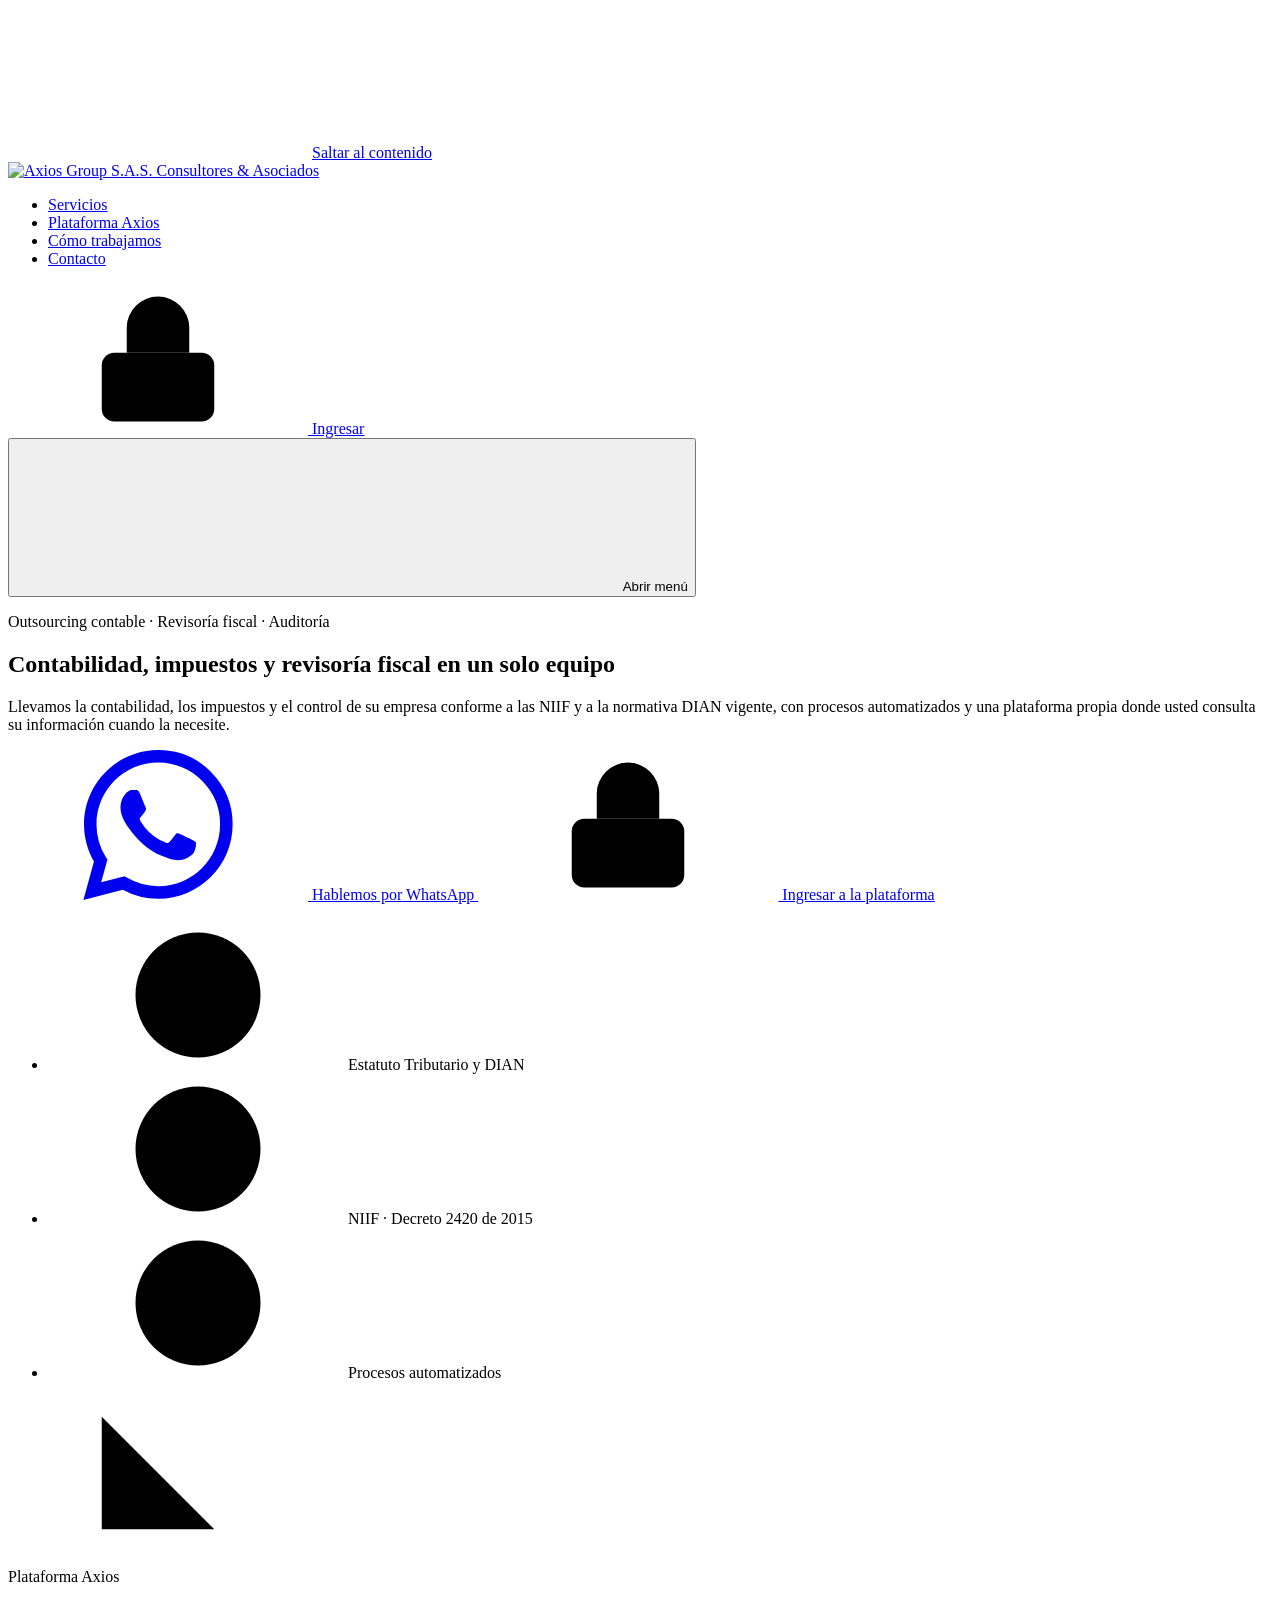
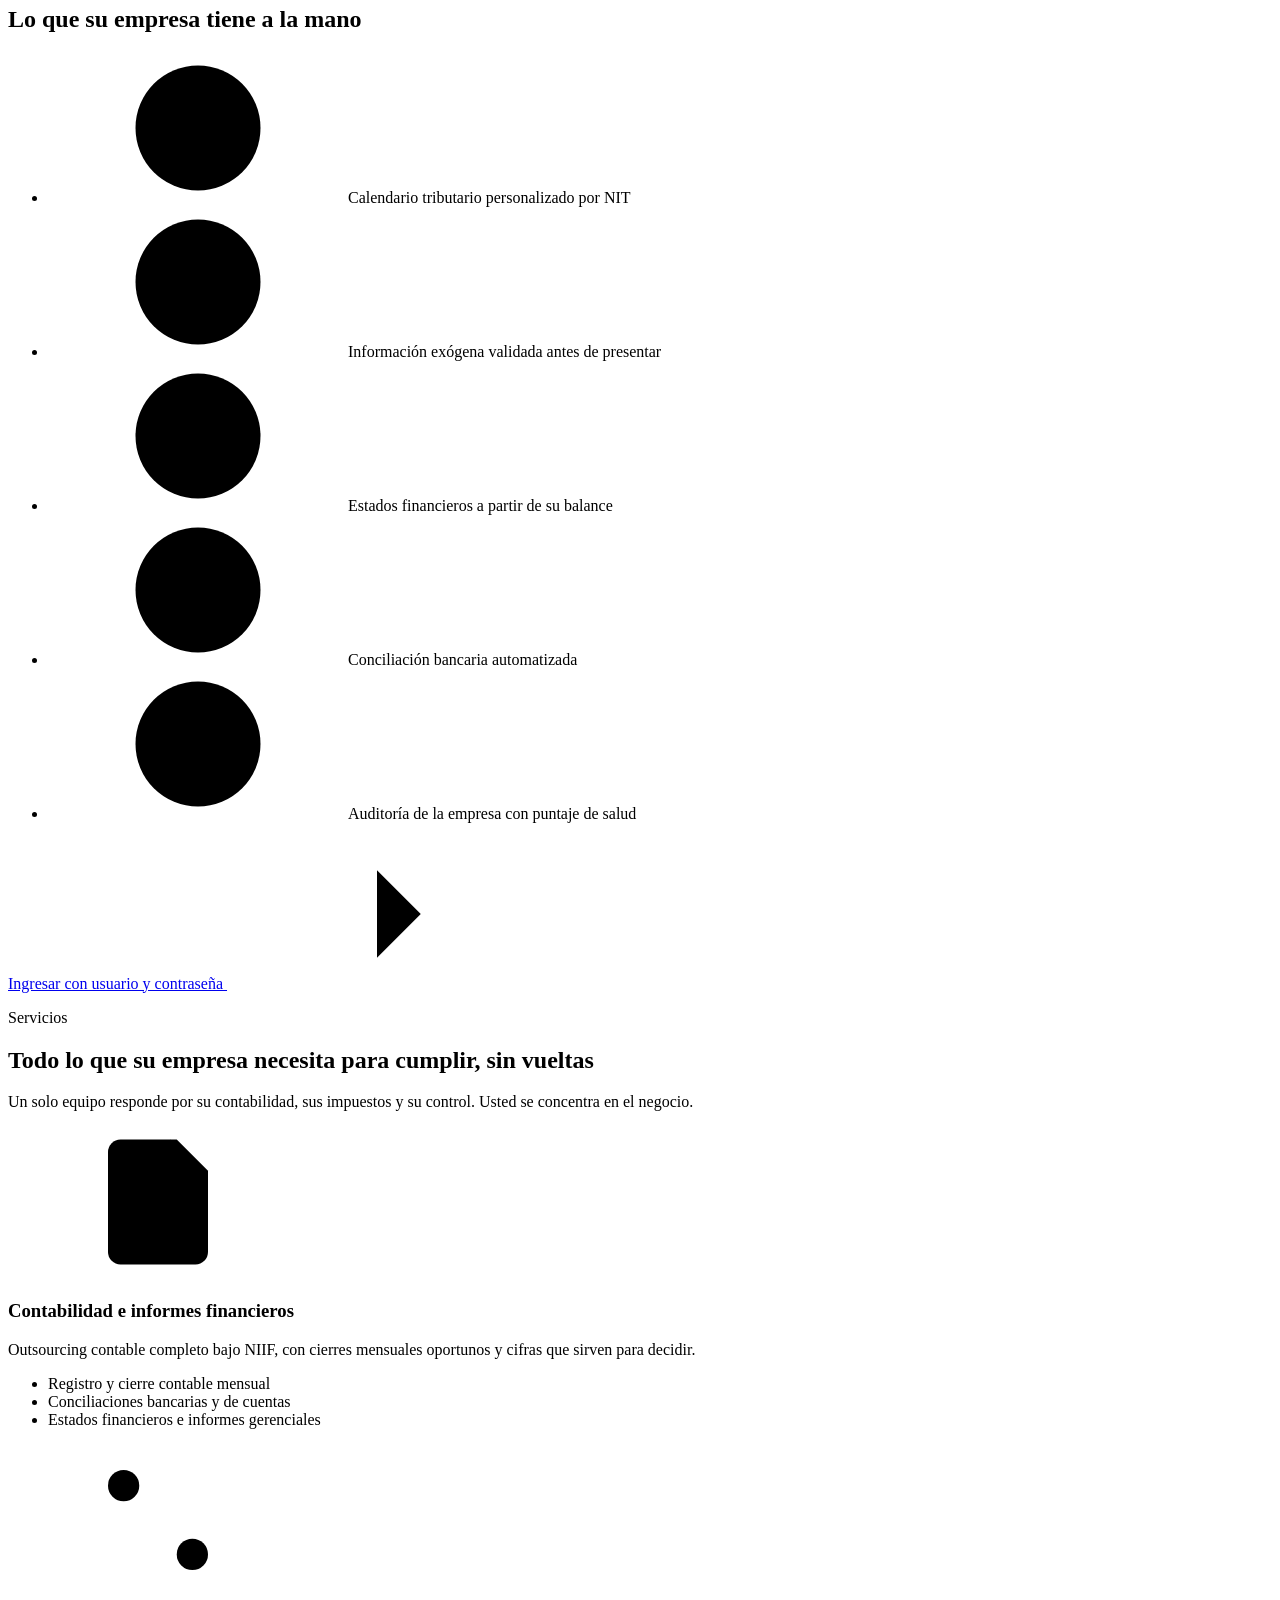
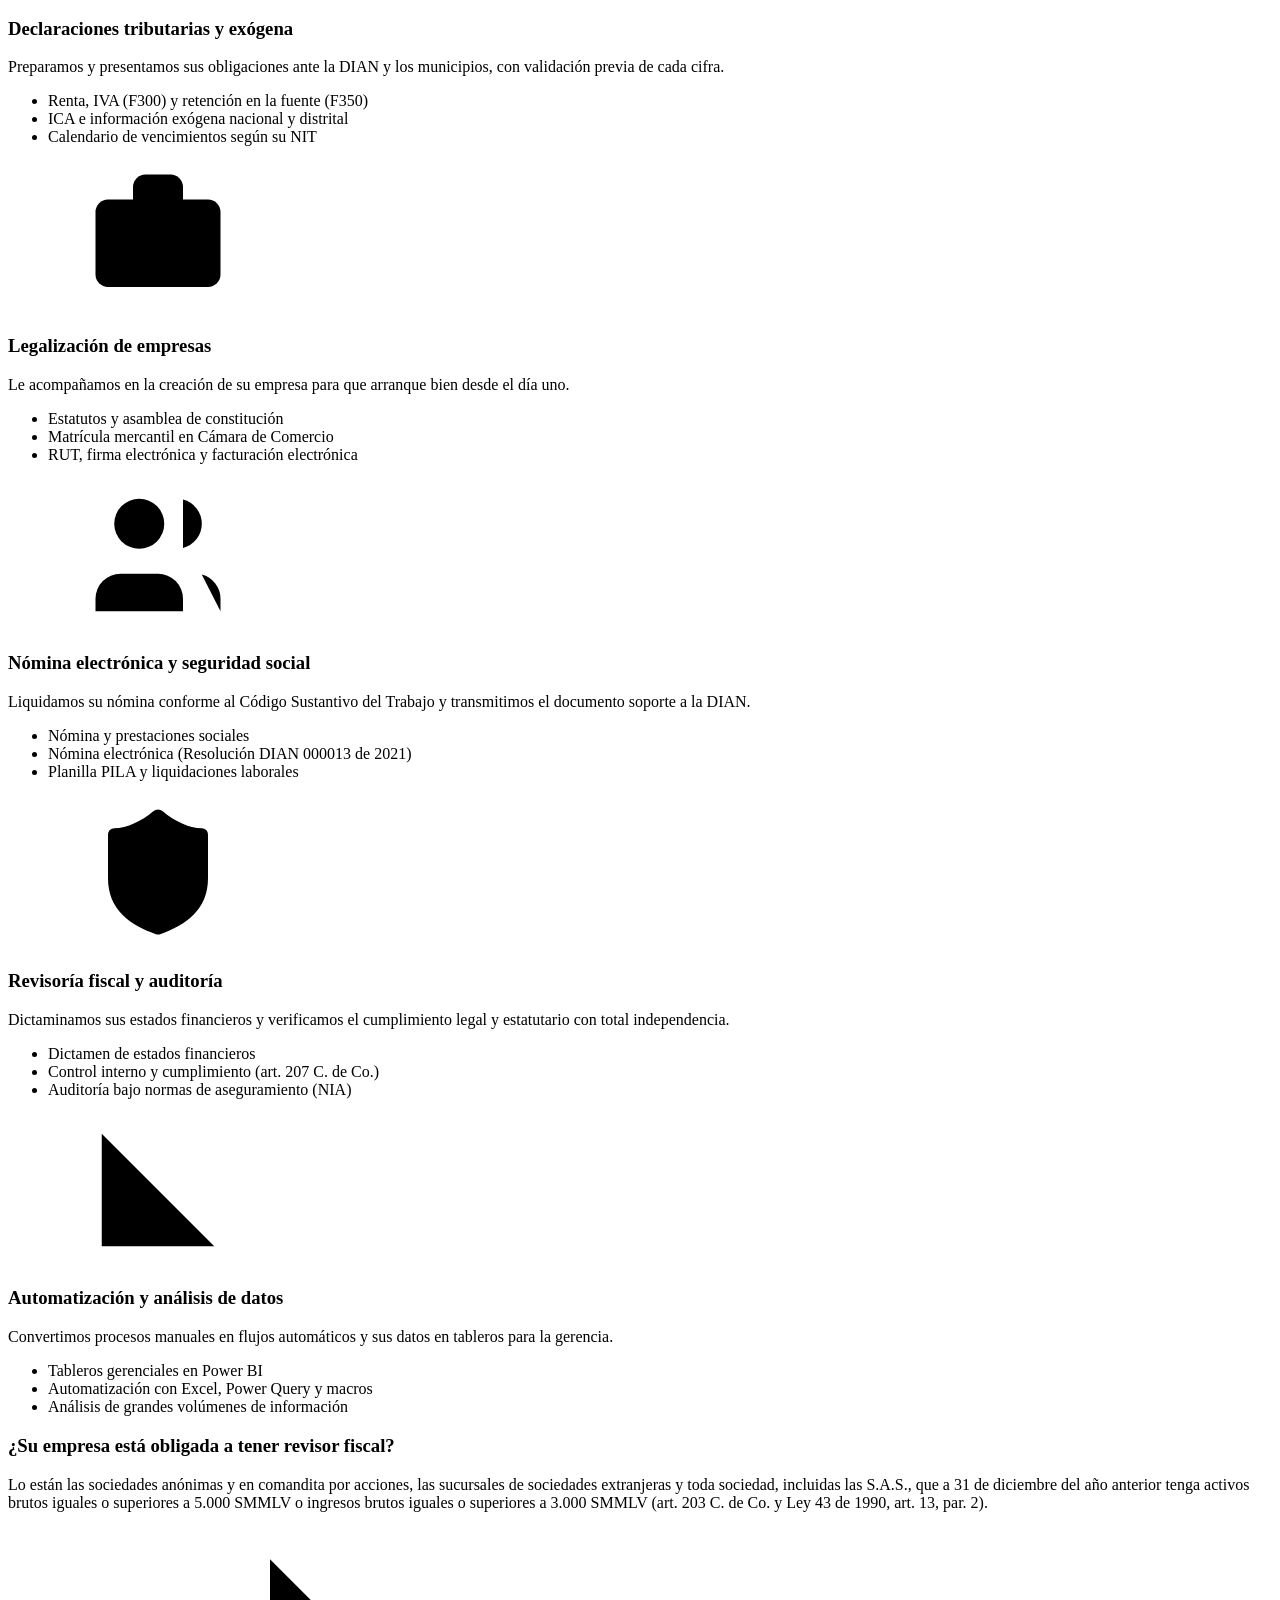
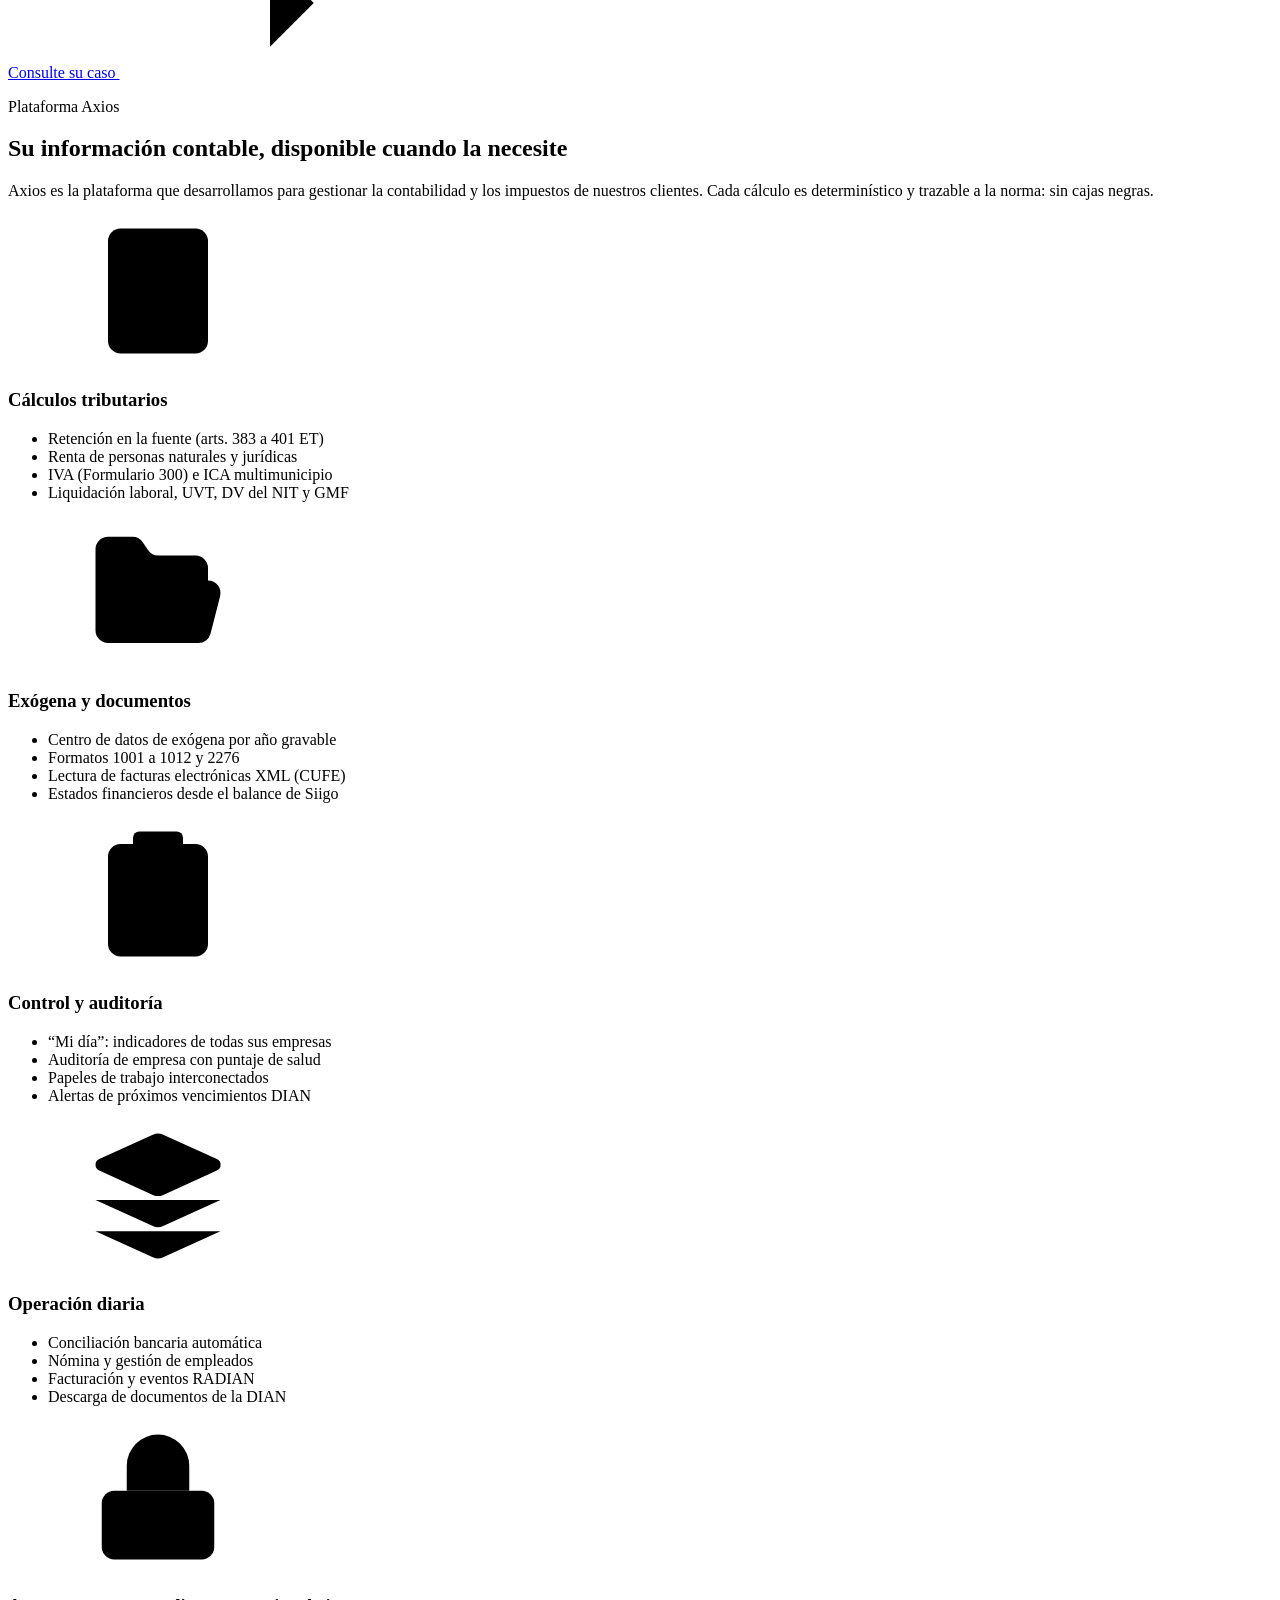
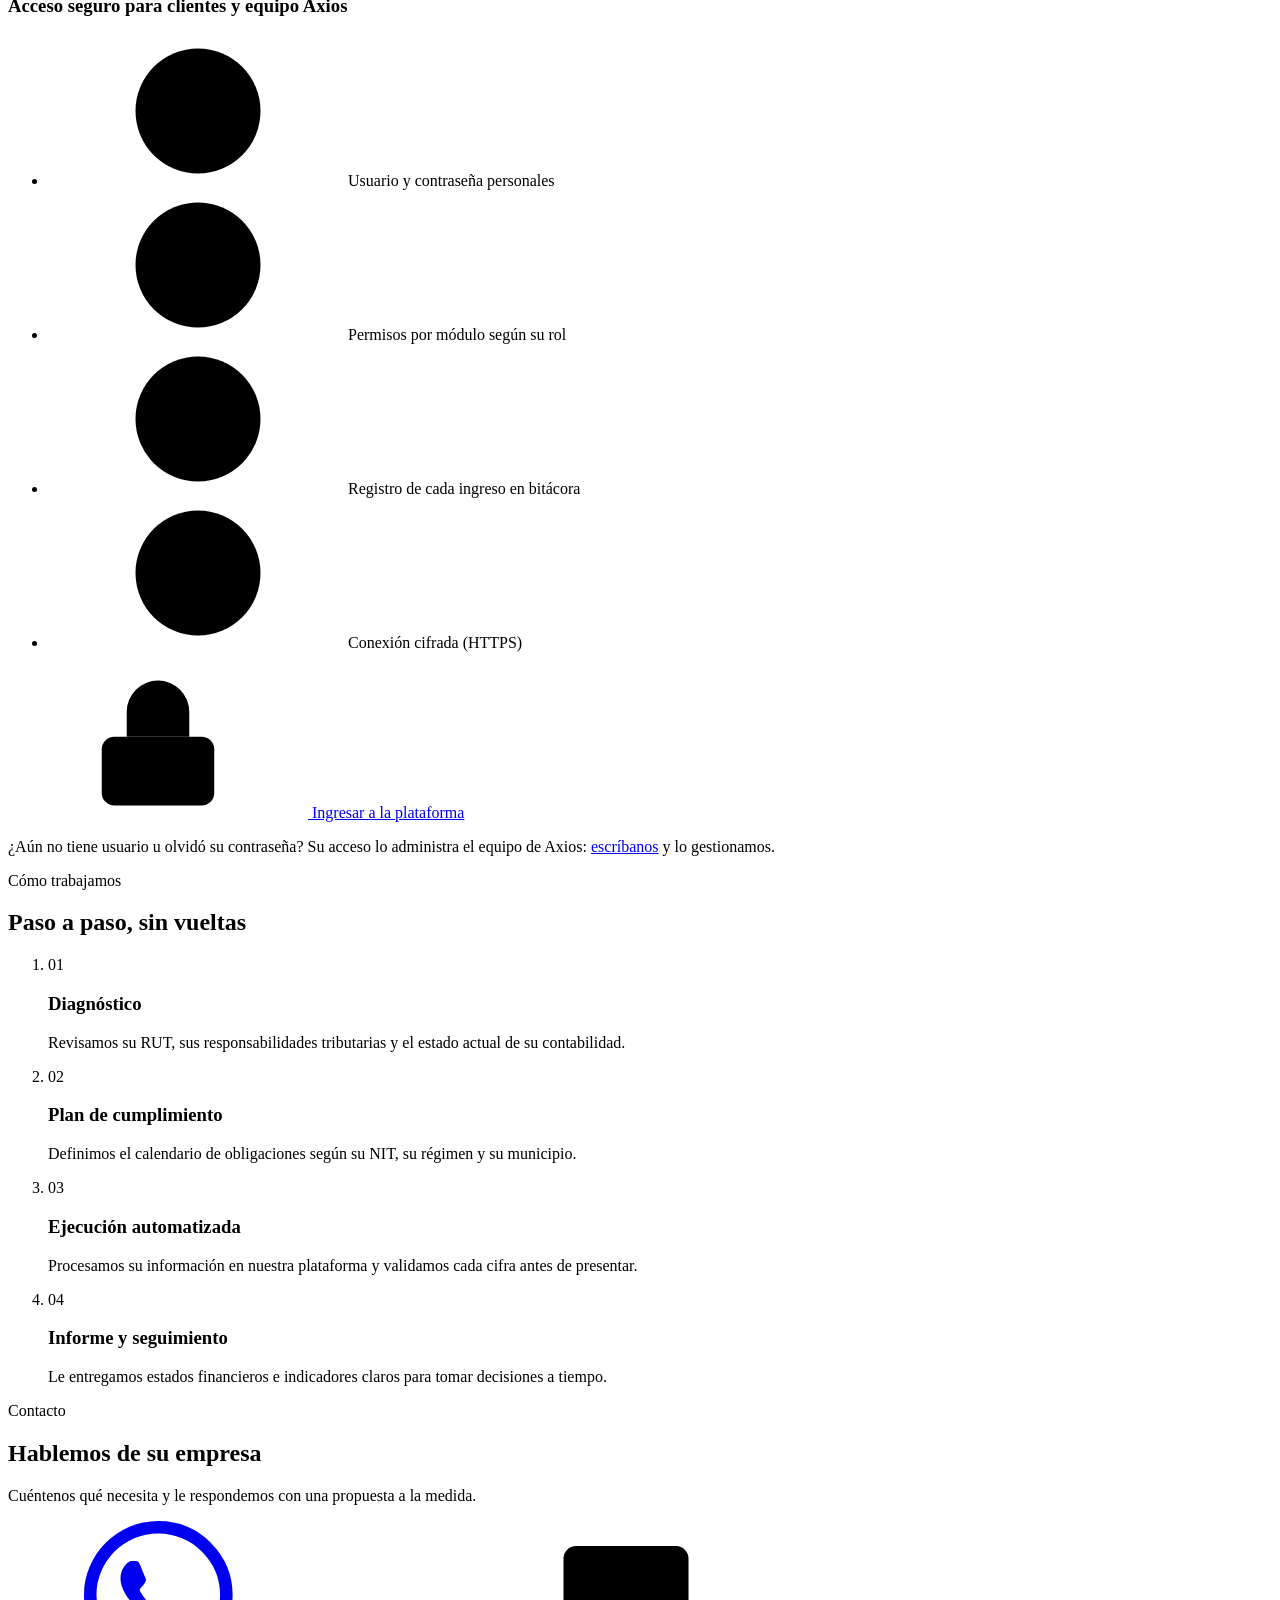
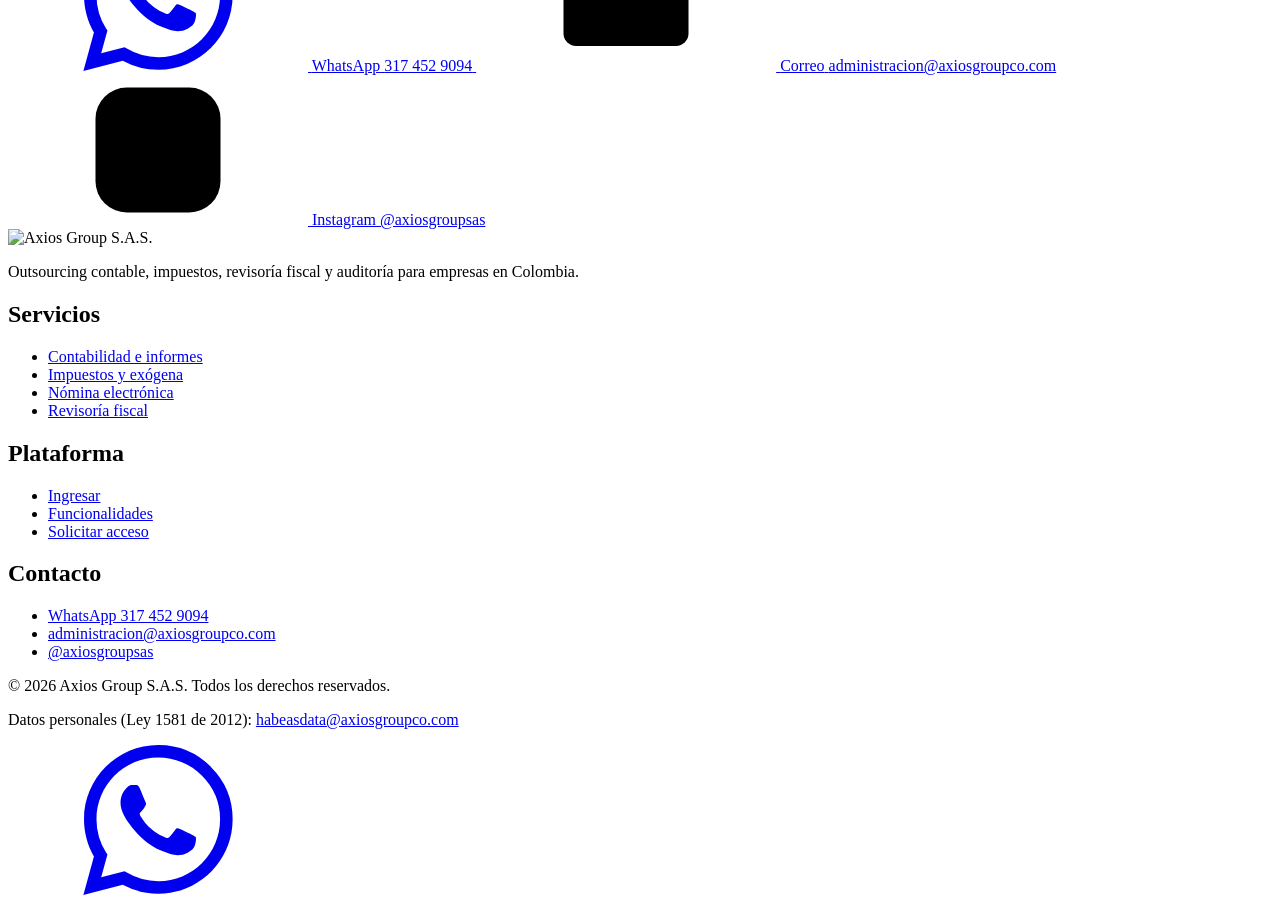
==== web/index.html @ 987b3c7c "Sitio web corporativo con acceso a la plataforma Axios Sitio estático en web/ para www.axiosgroupco." ====
<!doctype html>
<html lang="es-CO">
<head>
  <meta charset="utf-8">
  <meta name="viewport" content="width=device-width, initial-scale=1">
  <title>Axios Group S.A.S. | Contabilidad, impuestos y revisoría fiscal</title>
  <meta name="description" content="Outsourcing contable, declaraciones tributarias, exógena, nómina electrónica, legalización de empresas, revisoría fiscal y auditoría en Colombia. Ingrese a la plataforma Axios con su usuario y contraseña.">
  <link rel="canonical" href="https://www.axiosgroupco.com/">
  <meta name="theme-color" content="#0b1f33">

  <meta property="og:type" content="website">
  <meta property="og:locale" content="es_CO">
  <meta property="og:site_name" content="Axios Group S.A.S.">
  <meta property="og:title" content="Axios Group S.A.S. | Contabilidad, impuestos y revisoría fiscal en un solo equipo">
  <meta property="og:description" content="Outsourcing contable, impuestos, nómina electrónica, revisoría fiscal y auditoría en Colombia, con una plataforma propia para nuestros clientes.">
  <meta property="og:url" content="https://www.axiosgroupco.com/">
  <meta property="og:image" content="https://www.axiosgroupco.com/assets/img/og-axios.png">
  <meta property="og:image:width" content="1200">
  <meta property="og:image:height" content="630">
  <meta name="twitter:card" content="summary_large_image">

  <link rel="icon" href="/favicon.ico" sizes="any">
  <link rel="icon" type="image/png" href="/assets/img/favicon-32.png" sizes="32x32">
  <link rel="apple-touch-icon" href="/assets/img/apple-touch-icon.png">

  <link rel="preload" href="/assets/fonts/poppins-700.woff2" as="font" type="font/woff2" crossorigin>
  <link rel="preload" href="/assets/fonts/poppins-400.woff2" as="font" type="font/woff2" crossorigin>
  <link rel="stylesheet" href="/assets/css/styles.css">
  <script src="/assets/js/main.js" defer></script>

  <script type="application/ld+json">
  {
    "@context": "https://schema.org",
    "@type": "AccountingService",
    "name": "Axios Group S.A.S.",
    "alternateName": "Axios Group Consultores & Asociados",
    "url": "https://www.axiosgroupco.com/",
    "logo": "https://www.axiosgroupco.com/assets/img/logo-axios.png",
    "image": "https://www.axiosgroupco.com/assets/img/og-axios.png",
    "email": "administracion@axiosgroupco.com",
    "telephone": "+57 317 452 9094",
    "areaServed": { "@type": "Country", "name": "Colombia" },
    "sameAs": ["https://www.instagram.com/axiosgroupsas/"],
    "knowsAbout": ["Contabilidad NIIF", "Impuestos DIAN", "Información exógena", "Nómina electrónica", "Revisoría fiscal", "Auditoría"]
  }
  </script>
</head>
<body>
  <!-- Íconos (trazos estilo Lucide, licencia ISC) -->
  <svg class="sprite" aria-hidden="true" xmlns="http://www.w3.org/2000/svg">
    <symbol id="i-file" viewBox="0 0 24 24"><path d="M15 2H6a2 2 0 0 0-2 2v16a2 2 0 0 0 2 2h12a2 2 0 0 0 2-2V7Z"/><path d="M14 2v4a2 2 0 0 0 2 2h4"/><path d="M16 13H8"/><path d="M16 17H8"/><path d="M10 9H8"/></symbol>
    <symbol id="i-percent" viewBox="0 0 24 24"><path d="M19 5 5 19"/><circle cx="6.5" cy="6.5" r="2.5"/><circle cx="17.5" cy="17.5" r="2.5"/></symbol>
    <symbol id="i-briefcase" viewBox="0 0 24 24"><path d="M16 20V4a2 2 0 0 0-2-2h-4a2 2 0 0 0-2 2v16"/><rect width="20" height="14" x="2" y="6" rx="2"/></symbol>
    <symbol id="i-users" viewBox="0 0 24 24"><path d="M16 21v-2a4 4 0 0 0-4-4H6a4 4 0 0 0-4 4v2"/><circle cx="9" cy="7" r="4"/><path d="M22 21v-2a4 4 0 0 0-3-3.87"/><path d="M16 3.13a4 4 0 0 1 0 7.75"/></symbol>
    <symbol id="i-shield" viewBox="0 0 24 24"><path d="M20 13c0 5-3.5 7.5-7.66 8.95a1 1 0 0 1-.67-.01C7.5 20.5 4 18 4 13V6a1 1 0 0 1 1-1c2 0 4.5-1.2 6.24-2.72a1.17 1.17 0 0 1 1.52 0C14.51 3.81 17 5 19 5a1 1 0 0 1 1 1z"/><path d="m9 12 2 2 4-4"/></symbol>
    <symbol id="i-chart" viewBox="0 0 24 24"><path d="M3 3v18h18"/><path d="M18 17V9"/><path d="M13 17V5"/><path d="M8 17v-3"/></symbol>
    <symbol id="i-lock" viewBox="0 0 24 24"><rect width="18" height="11" x="3" y="11" rx="2"/><path d="M7 11V7a5 5 0 0 1 10 0v4"/></symbol>
    <symbol id="i-check" viewBox="0 0 24 24"><circle cx="12" cy="12" r="10"/><path d="m9 12 2 2 4-4"/></symbol>
    <symbol id="i-arrow" viewBox="0 0 24 24"><path d="M5 12h14"/><path d="m12 5 7 7-7 7"/></symbol>
    <symbol id="i-mail" viewBox="0 0 24 24"><rect width="20" height="16" x="2" y="4" rx="2"/><path d="m22 7-8.97 5.7a1.94 1.94 0 0 1-2.06 0L2 7"/></symbol>
    <symbol id="i-instagram" viewBox="0 0 24 24"><rect width="20" height="20" x="2" y="2" rx="5"/><path d="M16 11.37A4 4 0 1 1 12.63 8 4 4 0 0 1 16 11.37z"/><path d="M17.5 6.5h.01"/></symbol>
    <symbol id="i-menu" viewBox="0 0 24 24"><path d="M4 6h16"/><path d="M4 12h16"/><path d="M4 18h16"/></symbol>
    <symbol id="i-close" viewBox="0 0 24 24"><path d="M18 6 6 18"/><path d="m6 6 12 12"/></symbol>
    <symbol id="i-calculator" viewBox="0 0 24 24"><rect width="16" height="20" x="4" y="2" rx="2"/><path d="M8 6h8"/><path d="M16 14v4"/><path d="M16 10h.01"/><path d="M12 10h.01"/><path d="M8 10h.01"/><path d="M12 14h.01"/><path d="M8 14h.01"/><path d="M12 18h.01"/><path d="M8 18h.01"/></symbol>
    <symbol id="i-folder" viewBox="0 0 24 24"><path d="m6 14 1.5-2.9A2 2 0 0 1 9.24 10H20a2 2 0 0 1 1.94 2.5l-1.54 6a2 2 0 0 1-1.95 1.5H4a2 2 0 0 1-2-2V5a2 2 0 0 1 2-2h3.9a2 2 0 0 1 1.69.9l.81 1.2a2 2 0 0 0 1.67.9H18a2 2 0 0 1 2 2v2"/></symbol>
    <symbol id="i-clipboard" viewBox="0 0 24 24"><rect width="8" height="4" x="8" y="2" rx="1"/><path d="M16 4h2a2 2 0 0 1 2 2v14a2 2 0 0 1-2 2H6a2 2 0 0 1-2-2V6a2 2 0 0 1 2-2h2"/><path d="m9 14 2 2 4-4"/></symbol>
    <symbol id="i-layers" viewBox="0 0 24 24"><path d="M12.83 2.18a2 2 0 0 0-1.66 0L2.6 6.08a1 1 0 0 0 0 1.83l8.58 3.91a2 2 0 0 0 1.66 0l8.58-3.9a1 1 0 0 0 0-1.83Z"/><path d="m22 17.65-9.17 4.16a2 2 0 0 1-1.66 0L2 17.65"/><path d="m22 12.65-9.17 4.16a2 2 0 0 1-1.66 0L2 12.65"/></symbol>
    <symbol id="i-whatsapp" viewBox="0 0 24 24"><path fill="currentColor" stroke="none" d="M17.47 14.38c-.3-.15-1.76-.87-2.03-.97-.27-.1-.47-.15-.67.15-.2.3-.77.97-.94 1.16-.17.2-.35.22-.64.08-.3-.15-1.26-.46-2.39-1.48-.88-.79-1.48-1.76-1.65-2.06-.17-.3-.02-.46.13-.6.13-.14.3-.35.45-.52.15-.18.2-.3.3-.5.1-.2.05-.37-.03-.52-.07-.15-.67-1.61-.92-2.2-.24-.58-.49-.5-.67-.51h-.57c-.2 0-.52.07-.8.37-.27.3-1.04 1.02-1.04 2.48s1.07 2.88 1.21 3.07c.15.2 2.1 3.2 5.08 4.49.71.3 1.26.49 1.7.63.71.22 1.36.19 1.87.12.57-.09 1.76-.72 2-1.42.25-.69.25-1.29.18-1.41-.08-.13-.27-.2-.57-.35m-5.42 7.4h-.01a9.87 9.87 0 0 1-5.03-1.38l-.36-.21-3.74.98 1-3.65-.24-.37a9.86 9.86 0 0 1-1.51-5.26c0-5.45 4.44-9.88 9.89-9.88 2.64 0 5.12 1.03 6.99 2.9a9.83 9.83 0 0 1 2.89 6.99c0 5.45-4.44 9.88-9.88 9.88m8.41-18.3A11.82 11.82 0 0 0 12.05 0C5.5 0 .16 5.34.16 11.89c0 2.1.55 4.14 1.59 5.95L.06 24l6.3-1.65a11.88 11.88 0 0 0 5.68 1.45h.01c6.55 0 11.89-5.34 11.89-11.89a11.82 11.82 0 0 0-3.48-8.41Z"/></symbol>
  </svg>

  <a class="skip-link" href="#contenido">Saltar al contenido</a>

  <header class="site-header" data-header>
    <div class="container header-inner">
      <a class="brand" href="#inicio" aria-label="Axios Group S.A.S., ir al inicio">
        <img src="/assets/img/logo-axios.png" alt="Axios Group S.A.S. Consultores &amp; Asociados" width="467" height="168">
      </a>

      <nav class="main-nav" id="menu-principal" aria-label="Principal" data-nav>
        <ul>
          <li><a href="#servicios">Servicios</a></li>
          <li><a href="#plataforma">Plataforma Axios</a></li>
          <li><a href="#metodo">Cómo trabajamos</a></li>
          <li><a href="#contacto">Contacto</a></li>
        </ul>
        <a class="btn btn-primary nav-login" href="https://app-axios.pages.dev/login">
          <svg class="icon" aria-hidden="true"><use href="#i-lock"/></svg>
          Ingresar
        </a>
      </nav>

      <button class="nav-toggle" type="button" aria-controls="menu-principal" aria-expanded="false" data-nav-toggle>
        <svg class="icon icon-open" aria-hidden="true"><use href="#i-menu"/></svg>
        <svg class="icon icon-close" aria-hidden="true"><use href="#i-close"/></svg>
        <span class="sr-only">Abrir menú</span>
      </button>
    </div>
  </header>

  <main id="contenido">
    <!-- INICIO -->
    <section class="hero" id="inicio">
      <div class="hero-arrow" aria-hidden="true"></div>
      <div class="container hero-grid">
        <div class="hero-copy">
          <p class="eyebrow eyebrow-light">Outsourcing contable · Revisoría fiscal · Auditoría</p>
          <h1>Contabilidad, impuestos y revisoría fiscal <span class="accent">en un solo equipo</span></h1>
          <p class="lead">Llevamos la contabilidad, los impuestos y el control de su empresa conforme a las NIIF y a la normativa DIAN vigente, con procesos automatizados y una plataforma propia donde usted consulta su información cuando la necesite.</p>
          <div class="hero-actions">
            <a class="btn btn-primary btn-lg" href="https://wa.me/573174529094?text=Hola%20Axios%20Group%2C%20quisiera%20informaci%C3%B3n%20sobre%20sus%20servicios." target="_blank" rel="noopener">
              <svg class="icon" aria-hidden="true"><use href="#i-whatsapp"/></svg>
              Hablemos por WhatsApp
            </a>
            <a class="btn btn-ghost btn-lg" href="https://app-axios.pages.dev/login">
              <svg class="icon" aria-hidden="true"><use href="#i-lock"/></svg>
              Ingresar a la plataforma
            </a>
          </div>
          <ul class="hero-trust">
            <li><svg class="icon" aria-hidden="true"><use href="#i-check"/></svg>Estatuto Tributario y DIAN</li>
            <li><svg class="icon" aria-hidden="true"><use href="#i-check"/></svg>NIIF · Decreto 2420 de 2015</li>
            <li><svg class="icon" aria-hidden="true"><use href="#i-check"/></svg>Procesos automatizados</li>
          </ul>
        </div>

        <aside class="hero-card" aria-labelledby="hero-card-title">
          <div class="hero-card-head">
            <span class="tile tile-teal"><svg class="icon" aria-hidden="true"><use href="#i-chart"/></svg></span>
            <div>
              <p class="hero-card-kicker">Plataforma Axios</p>
              <h2 id="hero-card-title">Lo que su empresa tiene a la mano</h2>
            </div>
          </div>
          <ul class="checklist">
            <li><svg class="icon" aria-hidden="true"><use href="#i-check"/></svg>Calendario tributario personalizado por NIT</li>
            <li><svg class="icon" aria-hidden="true"><use href="#i-check"/></svg>Información exógena validada antes de presentar</li>
            <li><svg class="icon" aria-hidden="true"><use href="#i-check"/></svg>Estados financieros a partir de su balance</li>
            <li><svg class="icon" aria-hidden="true"><use href="#i-check"/></svg>Conciliación bancaria automatizada</li>
            <li><svg class="icon" aria-hidden="true"><use href="#i-check"/></svg>Auditoría de la empresa con puntaje de salud</li>
          </ul>
          <a class="btn btn-dark btn-block" href="https://app-axios.pages.dev/login">
            Ingresar con usuario y contraseña
            <svg class="icon" aria-hidden="true"><use href="#i-arrow"/></svg>
          </a>
        </aside>
      </div>
    </section>

    <!-- SERVICIOS -->
    <section class="section" id="servicios" aria-labelledby="servicios-title">
      <div class="container">
        <div class="section-head">
          <p class="eyebrow">Servicios</p>
          <h2 id="servicios-title">Todo lo que su empresa necesita para cumplir, <span class="accent-teal">sin vueltas</span></h2>
          <p class="section-lead">Un solo equipo responde por su contabilidad, sus impuestos y su control. Usted se concentra en el negocio.</p>
        </div>

        <div class="cards">
          <article class="card">
            <span class="tile tile-teal"><svg class="icon" aria-hidden="true"><use href="#i-file"/></svg></span>
            <h3>Contabilidad e informes financieros</h3>
            <p>Outsourcing contable completo bajo NIIF, con cierres mensuales oportunos y cifras que sirven para decidir.</p>
            <ul class="ticks">
              <li>Registro y cierre contable mensual</li>
              <li>Conciliaciones bancarias y de cuentas</li>
              <li>Estados financieros e informes gerenciales</li>
            </ul>
          </article>

          <article class="card">
            <span class="tile tile-navy"><svg class="icon" aria-hidden="true"><use href="#i-percent"/></svg></span>
            <h3>Declaraciones tributarias y exógena</h3>
            <p>Preparamos y presentamos sus obligaciones ante la DIAN y los municipios, con validación previa de cada cifra.</p>
            <ul class="ticks">
              <li>Renta, IVA (F300) y retención en la fuente (F350)</li>
              <li>ICA e información exógena nacional y distrital</li>
              <li>Calendario de vencimientos según su NIT</li>
            </ul>
          </article>

          <article class="card">
            <span class="tile tile-teal"><svg class="icon" aria-hidden="true"><use href="#i-briefcase"/></svg></span>
            <h3>Legalización de empresas</h3>
            <p>Le acompañamos en la creación de su empresa para que arranque bien desde el día uno.</p>
            <ul class="ticks">
              <li>Estatutos y asamblea de constitución</li>
              <li>Matrícula mercantil en Cámara de Comercio</li>
              <li>RUT, firma electrónica y facturación electrónica</li>
            </ul>
          </article>

          <article class="card">
            <span class="tile tile-navy"><svg class="icon" aria-hidden="true"><use href="#i-users"/></svg></span>
            <h3>Nómina electrónica y seguridad social</h3>
            <p>Liquidamos su nómina conforme al Código Sustantivo del Trabajo y transmitimos el documento soporte a la DIAN.</p>
            <ul class="ticks">
              <li>Nómina y prestaciones sociales</li>
              <li>Nómina electrónica (Resolución DIAN 000013 de 2021)</li>
              <li>Planilla PILA y liquidaciones laborales</li>
            </ul>
          </article>

          <article class="card">
            <span class="tile tile-red"><svg class="icon" aria-hidden="true"><use href="#i-shield"/></svg></span>
            <h3>Revisoría fiscal y auditoría</h3>
            <p>Dictaminamos sus estados financieros y verificamos el cumplimiento legal y estatutario con total independencia.</p>
            <ul class="ticks">
              <li>Dictamen de estados financieros</li>
              <li>Control interno y cumplimiento (art. 207 C. de Co.)</li>
              <li>Auditoría bajo normas de aseguramiento (NIA)</li>
            </ul>
          </article>

          <article class="card">
            <span class="tile tile-teal"><svg class="icon" aria-hidden="true"><use href="#i-chart"/></svg></span>
            <h3>Automatización y análisis de datos</h3>
            <p>Convertimos procesos manuales en flujos automáticos y sus datos en tableros para la gerencia.</p>
            <ul class="ticks">
              <li>Tableros gerenciales en Power BI</li>
              <li>Automatización con Excel, Power Query y macros</li>
              <li>Análisis de grandes volúmenes de información</li>
            </ul>
          </article>
        </div>

        <div class="callout">
          <div>
            <h3>¿Su empresa está obligada a tener revisor fiscal?</h3>
            <p>Lo están las sociedades anónimas y en comandita por acciones, las sucursales de sociedades extranjeras y toda sociedad, incluidas las S.A.S., que a 31 de diciembre del año anterior tenga activos brutos iguales o superiores a 5.000 SMMLV o ingresos brutos iguales o superiores a 3.000 SMMLV (art. 203 C. de Co. y Ley 43 de 1990, art. 13, par. 2).</p>
          </div>
          <a class="btn btn-outline" href="https://wa.me/573174529094?text=Hola%20Axios%20Group%2C%20quisiera%20saber%20si%20mi%20empresa%20necesita%20revisor%20fiscal." target="_blank" rel="noopener">
            Consulte su caso
            <svg class="icon" aria-hidden="true"><use href="#i-arrow"/></svg>
          </a>
        </div>
      </div>
    </section>

    <!-- PLATAFORMA -->
    <section class="section section-dark" id="plataforma" aria-labelledby="plataforma-title">
      <div class="container">
        <div class="section-head">
          <p class="eyebrow eyebrow-light">Plataforma Axios</p>
          <h2 id="plataforma-title">Su información contable, <span class="accent">disponible cuando la necesite</span></h2>
          <p class="section-lead">Axios es la plataforma que desarrollamos para gestionar la contabilidad y los impuestos de nuestros clientes. Cada cálculo es determinístico y trazable a la norma: sin cajas negras.</p>
        </div>

        <div class="modules">
          <article class="module">
            <span class="tile tile-teal"><svg class="icon" aria-hidden="true"><use href="#i-calculator"/></svg></span>
            <h3>Cálculos tributarios</h3>
            <ul>
              <li>Retención en la fuente (arts. 383 a 401 ET)</li>
              <li>Renta de personas naturales y jurídicas</li>
              <li>IVA (Formulario 300) e ICA multimunicipio</li>
              <li>Liquidación laboral, UVT, DV del NIT y GMF</li>
            </ul>
          </article>
          <article class="module">
            <span class="tile tile-teal"><svg class="icon" aria-hidden="true"><use href="#i-folder"/></svg></span>
            <h3>Exógena y documentos</h3>
            <ul>
              <li>Centro de datos de exógena por año gravable</li>
              <li>Formatos 1001 a 1012 y 2276</li>
              <li>Lectura de facturas electrónicas XML (CUFE)</li>
              <li>Estados financieros desde el balance de Siigo</li>
            </ul>
          </article>
          <article class="module">
            <span class="tile tile-teal"><svg class="icon" aria-hidden="true"><use href="#i-clipboard"/></svg></span>
            <h3>Control y auditoría</h3>
            <ul>
              <li>“Mi día”: indicadores de todas sus empresas</li>
              <li>Auditoría de empresa con puntaje de salud</li>
              <li>Papeles de trabajo interconectados</li>
              <li>Alertas de próximos vencimientos DIAN</li>
            </ul>
          </article>
          <article class="module">
            <span class="tile tile-teal"><svg class="icon" aria-hidden="true"><use href="#i-layers"/></svg></span>
            <h3>Operación diaria</h3>
            <ul>
              <li>Conciliación bancaria automática</li>
              <li>Nómina y gestión de empleados</li>
              <li>Facturación y eventos RADIAN</li>
              <li>Descarga de documentos de la DIAN</li>
            </ul>
          </article>
        </div>

        <div class="access" id="ingresar">
          <div class="access-copy">
            <span class="tile tile-red"><svg class="icon" aria-hidden="true"><use href="#i-lock"/></svg></span>
            <div>
              <h3>Acceso seguro para clientes y equipo Axios</h3>
              <ul class="access-list">
                <li><svg class="icon" aria-hidden="true"><use href="#i-check"/></svg>Usuario y contraseña personales</li>
                <li><svg class="icon" aria-hidden="true"><use href="#i-check"/></svg>Permisos por módulo según su rol</li>
                <li><svg class="icon" aria-hidden="true"><use href="#i-check"/></svg>Registro de cada ingreso en bitácora</li>
                <li><svg class="icon" aria-hidden="true"><use href="#i-check"/></svg>Conexión cifrada (HTTPS)</li>
              </ul>
            </div>
          </div>
          <div class="access-cta">
            <a class="btn btn-primary btn-lg btn-block" href="https://app-axios.pages.dev/login">
              <svg class="icon" aria-hidden="true"><use href="#i-lock"/></svg>
              Ingresar a la plataforma
            </a>
            <p>¿Aún no tiene usuario u olvidó su contraseña? Su acceso lo administra el equipo de Axios: <a href="mailto:administracion@axiosgroupco.com?subject=Acceso%20a%20la%20plataforma%20Axios">escríbanos</a> y lo gestionamos.</p>
          </div>
        </div>
      </div>
    </section>

    <!-- MÉTODO -->
    <section class="section" id="metodo" aria-labelledby="metodo-title">
      <div class="container">
        <div class="section-head">
          <p class="eyebrow">Cómo trabajamos</p>
          <h2 id="metodo-title">Paso a paso, <span class="accent-teal">sin vueltas</span></h2>
        </div>
        <ol class="steps">
          <li class="step">
            <span class="step-num">01</span>
            <h3>Diagnóstico</h3>
            <p>Revisamos su RUT, sus responsabilidades tributarias y el estado actual de su contabilidad.</p>
          </li>
          <li class="step">
            <span class="step-num">02</span>
            <h3>Plan de cumplimiento</h3>
            <p>Definimos el calendario de obligaciones según su NIT, su régimen y su municipio.</p>
          </li>
          <li class="step">
            <span class="step-num">03</span>
            <h3>Ejecución automatizada</h3>
            <p>Procesamos su información en nuestra plataforma y validamos cada cifra antes de presentar.</p>
          </li>
          <li class="step">
            <span class="step-num">04</span>
            <h3>Informe y seguimiento</h3>
            <p>Le entregamos estados financieros e indicadores claros para tomar decisiones a tiempo.</p>
          </li>
        </ol>
      </div>
    </section>

    <!-- CONTACTO -->
    <section class="section section-soft" id="contacto" aria-labelledby="contacto-title">
      <div class="container">
        <div class="section-head">
          <p class="eyebrow">Contacto</p>
          <h2 id="contacto-title">Hablemos de <span class="accent-teal">su empresa</span></h2>
          <p class="section-lead">Cuéntenos qué necesita y le respondemos con una propuesta a la medida.</p>
        </div>
        <div class="contact-grid">
          <a class="contact-card" href="https://wa.me/573174529094?text=Hola%20Axios%20Group%2C%20quisiera%20informaci%C3%B3n%20sobre%20sus%20servicios." target="_blank" rel="noopener">
            <span class="tile tile-teal"><svg class="icon" aria-hidden="true"><use href="#i-whatsapp"/></svg></span>
            <span class="contact-label">WhatsApp</span>
            <span class="contact-value">317 452 9094</span>
          </a>
          <a class="contact-card" href="mailto:administracion@axiosgroupco.com">
            <span class="tile tile-navy"><svg class="icon" aria-hidden="true"><use href="#i-mail"/></svg></span>
            <span class="contact-label">Correo</span>
            <span class="contact-value">administracion<wbr>@axiosgroupco.com</span>
          </a>
          <a class="contact-card" href="https://www.instagram.com/axiosgroupsas/" target="_blank" rel="noopener">
            <span class="tile tile-red"><svg class="icon" aria-hidden="true"><use href="#i-instagram"/></svg></span>
            <span class="contact-label">Instagram</span>
            <span class="contact-value">@axiosgroupsas</span>
          </a>
        </div>
      </div>
    </section>
  </main>

  <footer class="site-footer">
    <div class="container footer-grid">
      <div class="footer-brand">
        <span class="logo-card"><img src="/assets/img/logo-axios.png" alt="Axios Group S.A.S." width="467" height="168" loading="lazy"></span>
        <p>Outsourcing contable, impuestos, revisoría fiscal y auditoría para empresas en Colombia.</p>
      </div>
      <nav aria-label="Servicios">
        <h2>Servicios</h2>
        <ul>
          <li><a href="#servicios">Contabilidad e informes</a></li>
          <li><a href="#servicios">Impuestos y exógena</a></li>
          <li><a href="#servicios">Nómina electrónica</a></li>
          <li><a href="#servicios">Revisoría fiscal</a></li>
        </ul>
      </nav>
      <nav aria-label="Plataforma">
        <h2>Plataforma</h2>
        <ul>
          <li><a href="https://app-axios.pages.dev/login">Ingresar</a></li>
          <li><a href="#plataforma">Funcionalidades</a></li>
          <li><a href="mailto:administracion@axiosgroupco.com?subject=Acceso%20a%20la%20plataforma%20Axios">Solicitar acceso</a></li>
        </ul>
      </nav>
      <div>
        <h2>Contacto</h2>
        <ul>
          <li><a href="https://wa.me/573174529094" target="_blank" rel="noopener">WhatsApp 317 452 9094</a></li>
          <li><a href="mailto:administracion@axiosgroupco.com">administracion<wbr>@axiosgroupco.com</a></li>
          <li><a href="https://www.instagram.com/axiosgroupsas/" target="_blank" rel="noopener">@axiosgroupsas</a></li>
        </ul>
      </div>
    </div>
    <div class="container footer-bottom">
      <p>© <span data-year>2026</span> Axios Group S.A.S. Todos los derechos reservados.</p>
      <p>Datos personales (Ley 1581 de 2012): <a href="mailto:habeasdata@axiosgroupco.com">habeasdata@axiosgroupco.com</a></p>
    </div>
  </footer>

  <a class="wa-float" href="https://wa.me/573174529094?text=Hola%20Axios%20Group%2C%20quisiera%20informaci%C3%B3n%20sobre%20sus%20servicios." target="_blank" rel="noopener" aria-label="Escríbanos por WhatsApp">
    <svg class="icon" aria-hidden="true"><use href="#i-whatsapp"/></svg>
  </a>
</body>
</html>
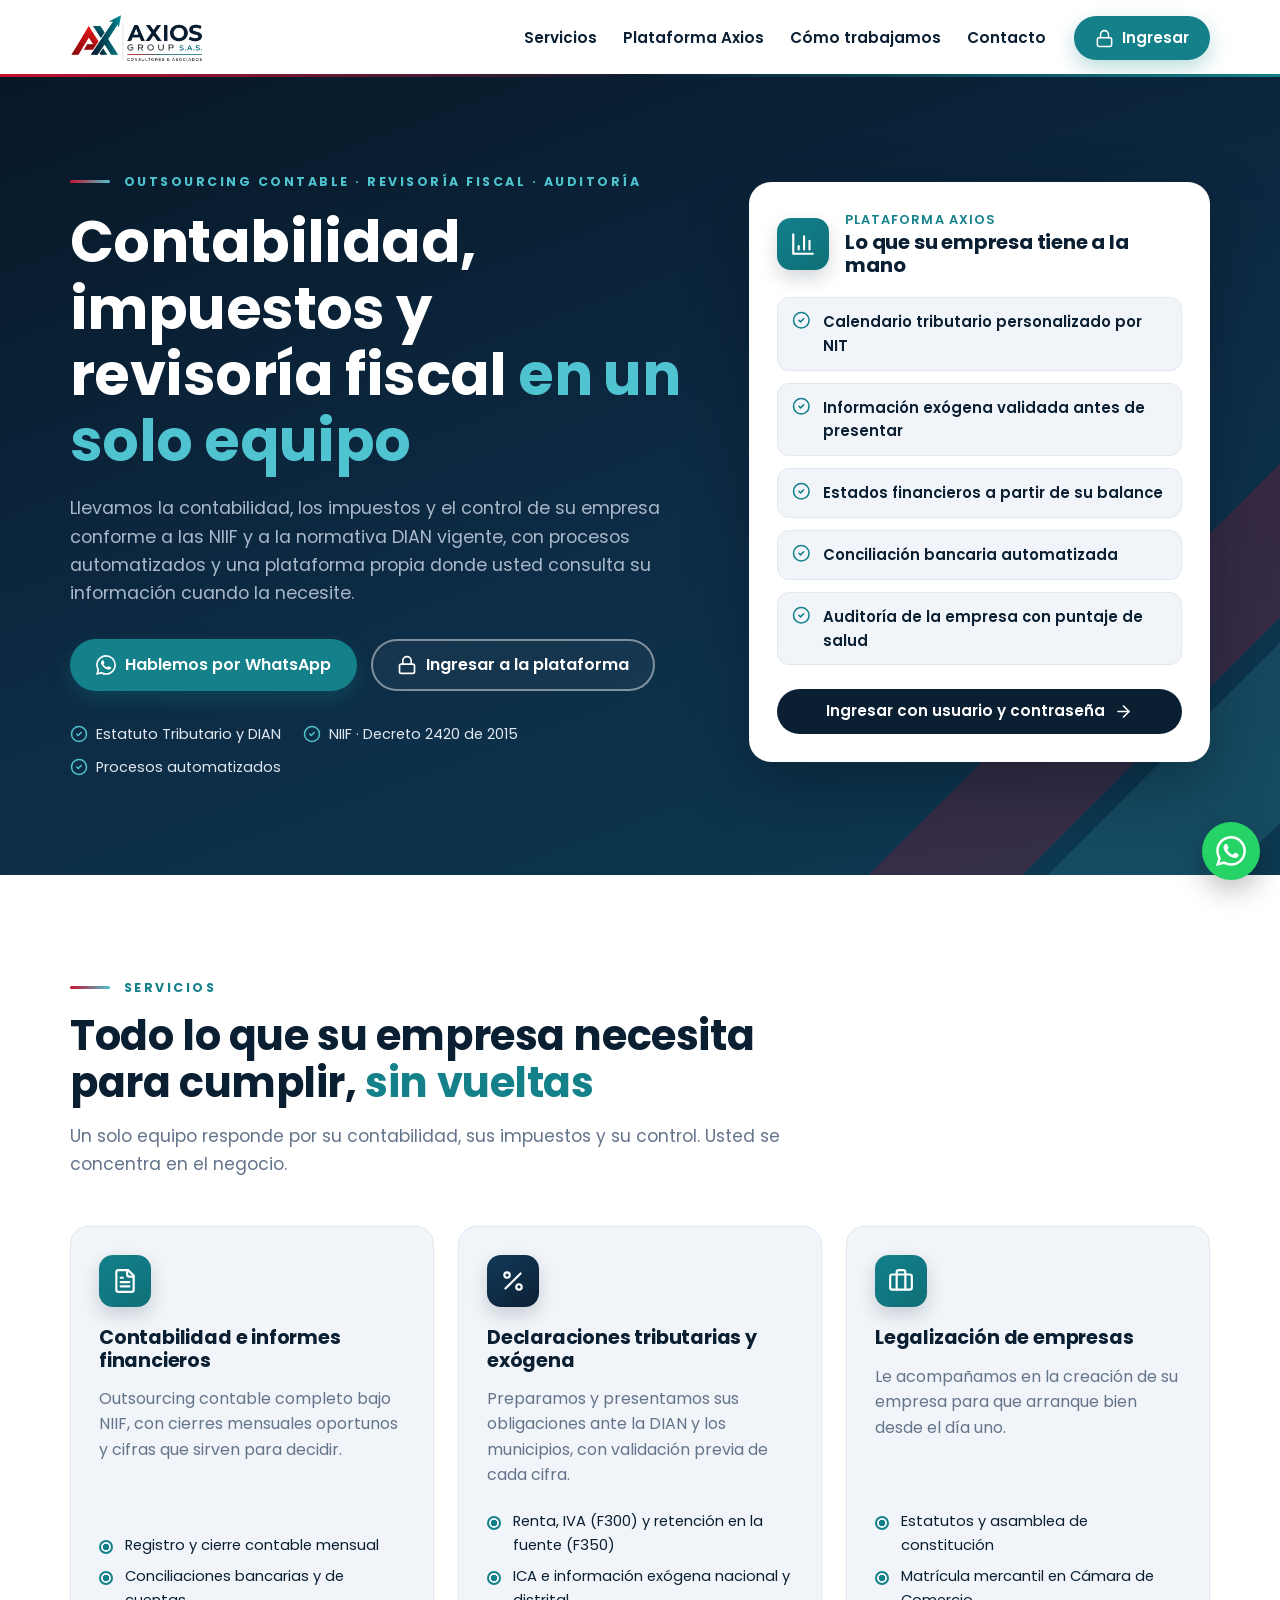
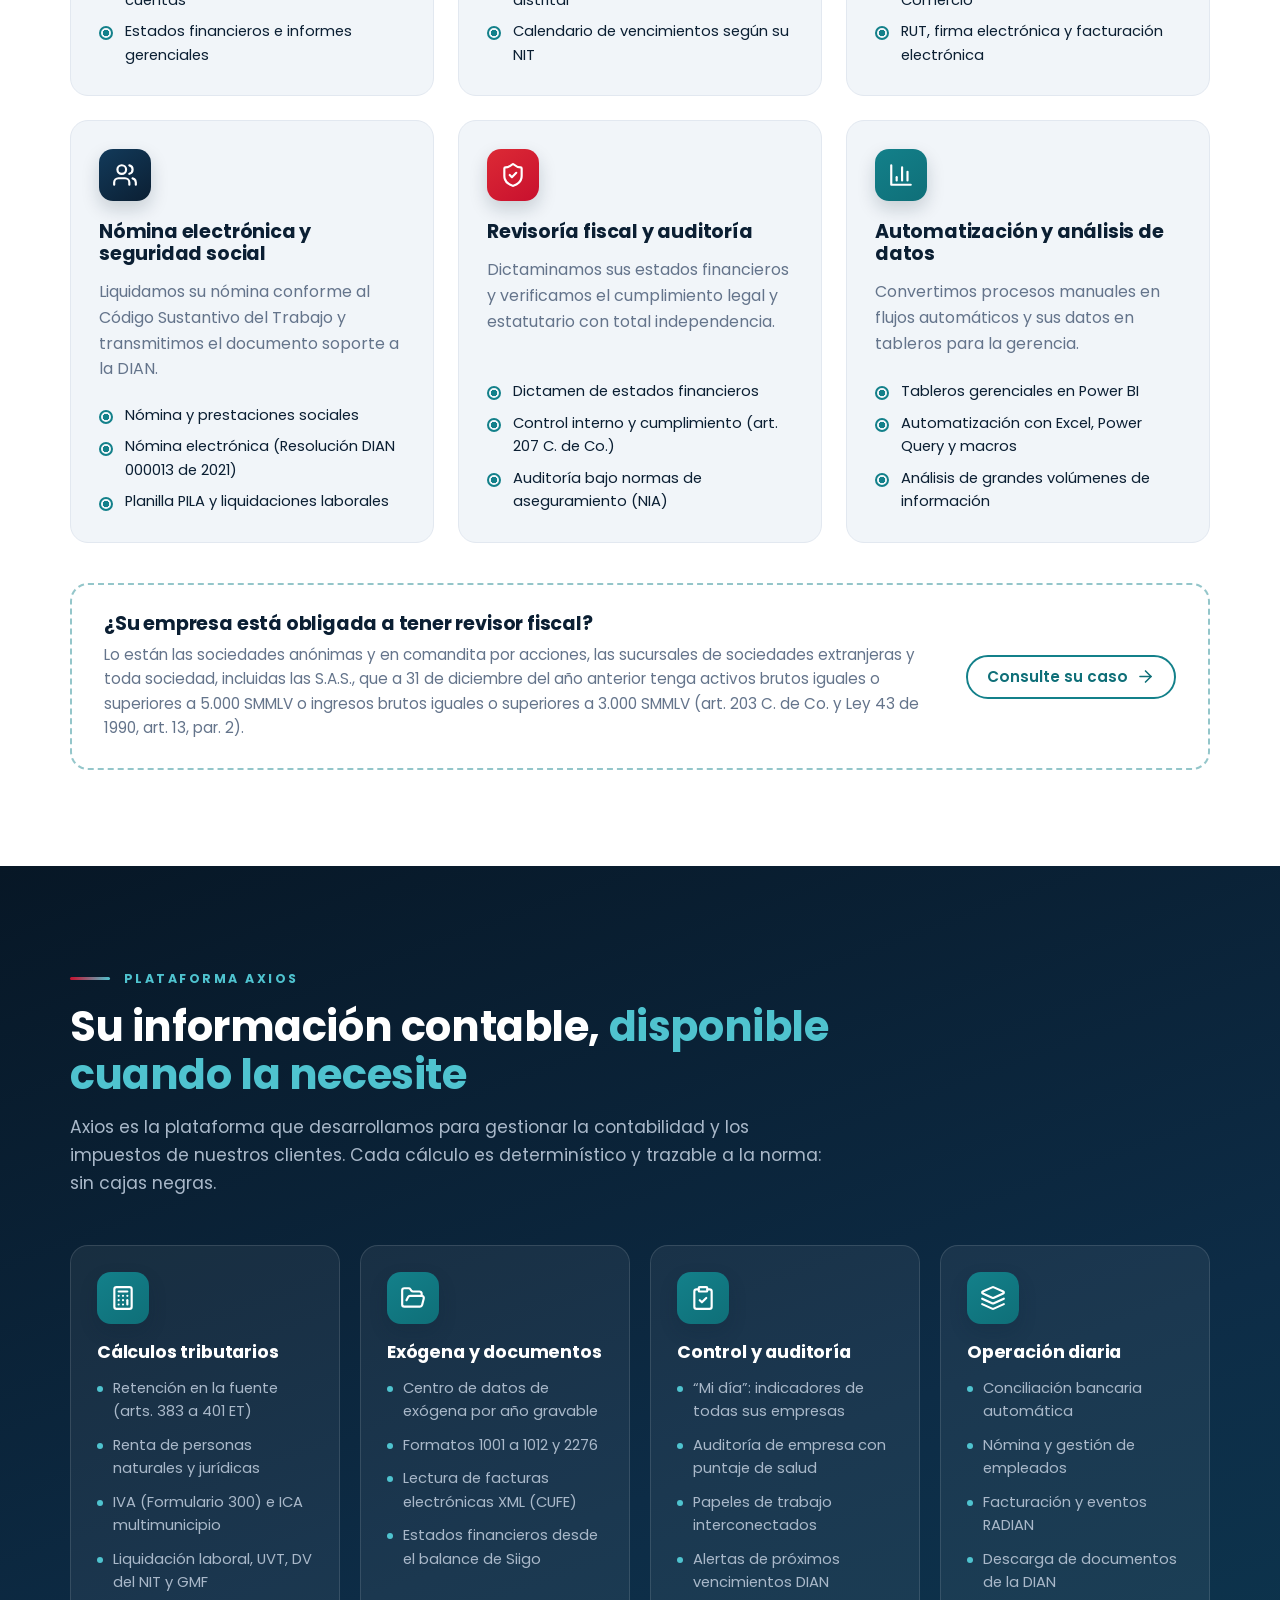
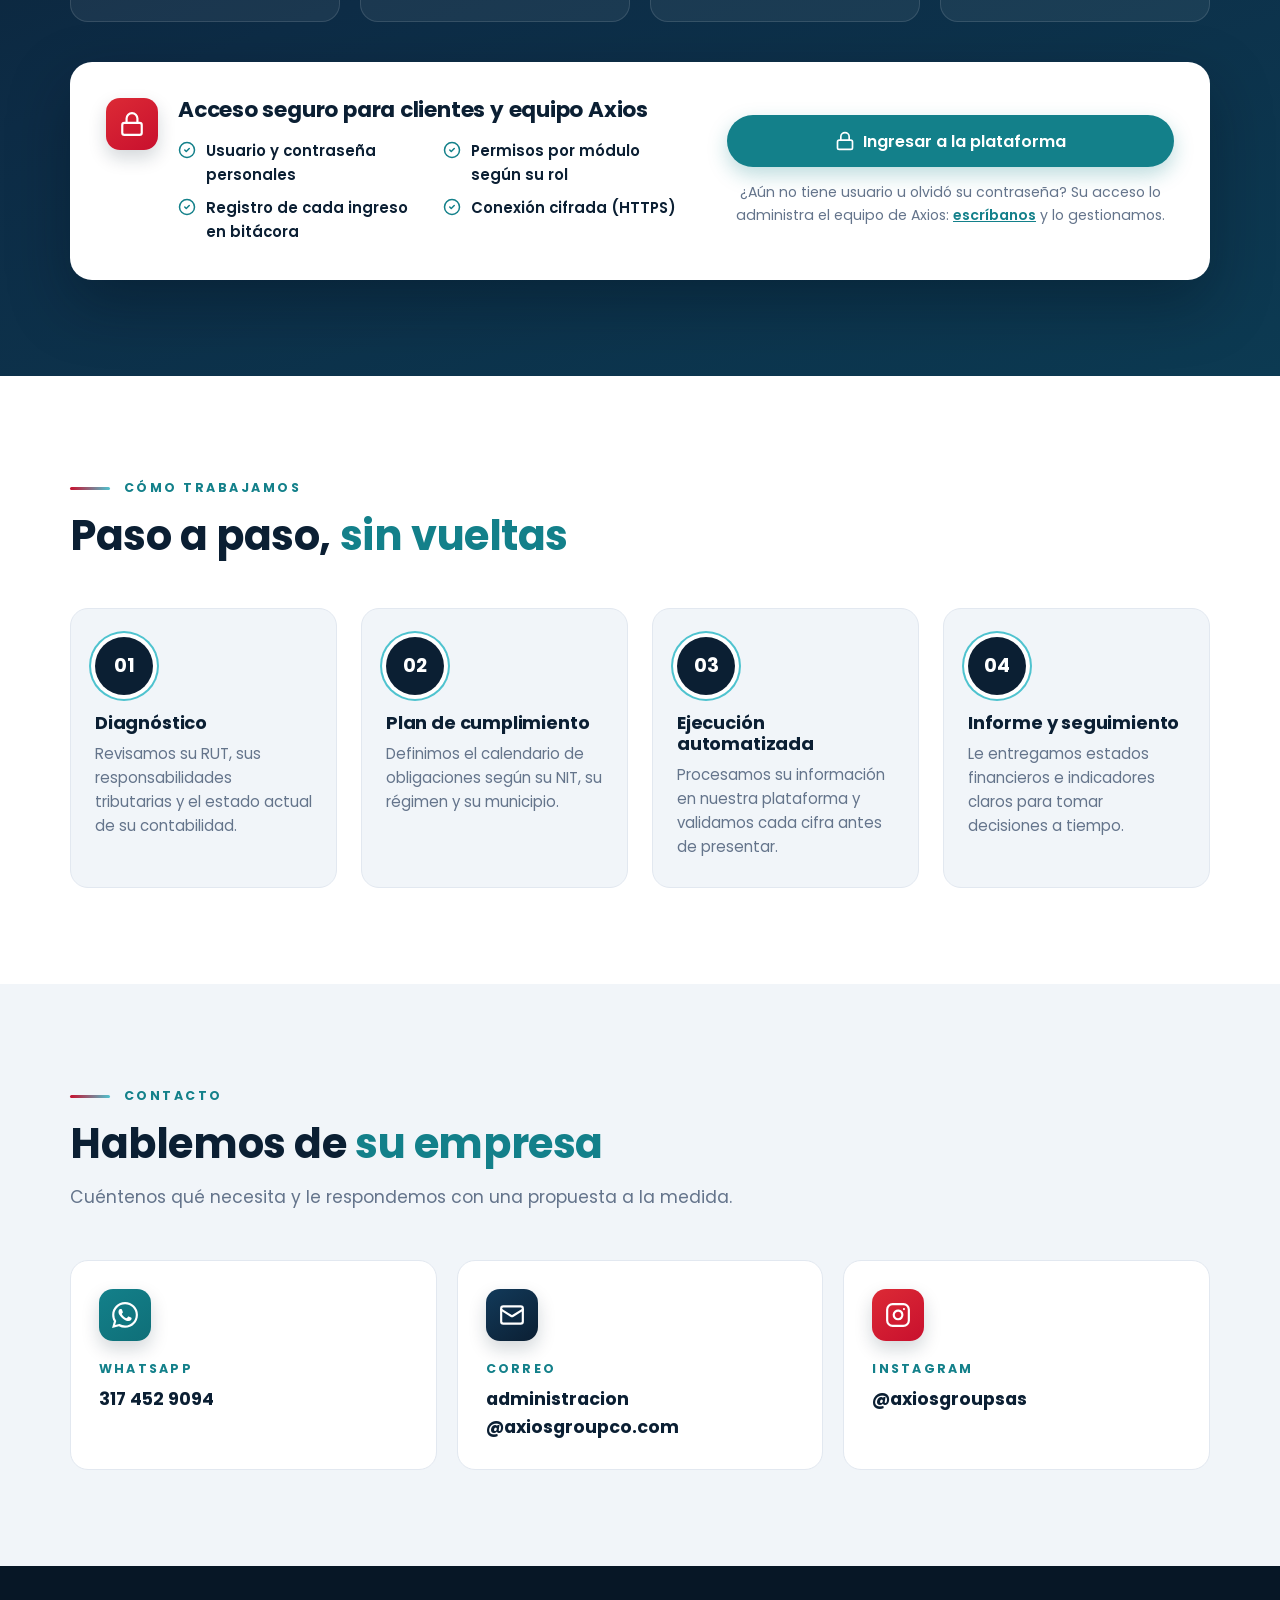
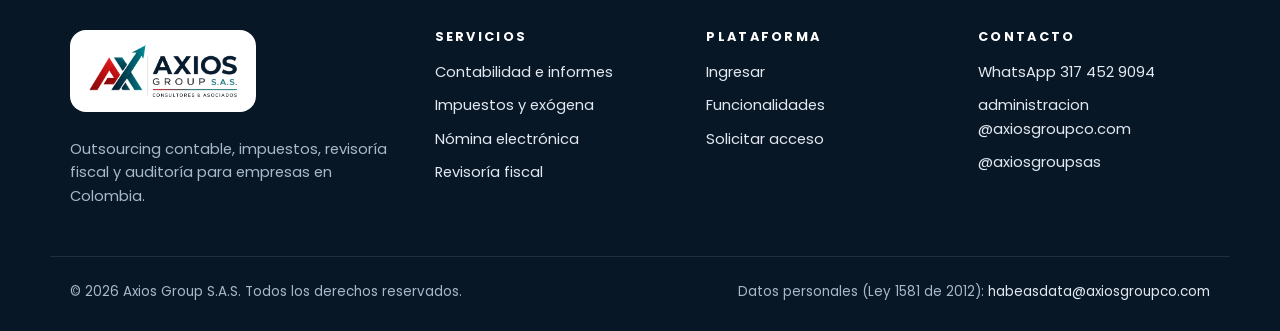
==== commit 4f35b646: "Sitio web: publicación automática en GitHub Pages - Rutas relativas para servir el sitio en la subru" ====
--- a/web/index.html
+++ b/web/index.html
@@ -3,6 +3,8 @@
 <head>
   <meta charset="utf-8">
   <meta name="viewport" content="width=device-width, initial-scale=1">
+  <meta http-equiv="Content-Security-Policy" content="default-src 'self'; img-src 'self' data:; style-src 'self'; font-src 'self'; script-src 'self'; connect-src 'self'; object-src 'none'; base-uri 'self'; form-action 'none'; upgrade-insecure-requests">
+  <meta name="referrer" content="strict-origin-when-cross-origin">
   <title>Axios Group S.A.S. | Contabilidad, impuestos y revisoría fiscal</title>
   <meta name="description" content="Outsourcing contable, declaraciones tributarias, exógena, nómina electrónica, legalización de empresas, revisoría fiscal y auditoría en Colombia. Ingrese a la plataforma Axios con su usuario y contraseña.">
   <link rel="canonical" href="https://www.axiosgroupco.com/">
@@ -19,14 +21,14 @@
   <meta property="og:image:height" content="630">
   <meta name="twitter:card" content="summary_large_image">
 
-  <link rel="icon" href="/favicon.ico" sizes="any">
-  <link rel="icon" type="image/png" href="/assets/img/favicon-32.png" sizes="32x32">
-  <link rel="apple-touch-icon" href="/assets/img/apple-touch-icon.png">
-
-  <link rel="preload" href="/assets/fonts/poppins-700.woff2" as="font" type="font/woff2" crossorigin>
-  <link rel="preload" href="/assets/fonts/poppins-400.woff2" as="font" type="font/woff2" crossorigin>
-  <link rel="stylesheet" href="/assets/css/styles.css">
-  <script src="/assets/js/main.js" defer></script>
+  <link rel="icon" href="favicon.ico" sizes="any">
+  <link rel="icon" type="image/png" href="assets/img/favicon-32.png" sizes="32x32">
+  <link rel="apple-touch-icon" href="assets/img/apple-touch-icon.png">
+
+  <link rel="preload" href="assets/fonts/poppins-700.woff2" as="font" type="font/woff2" crossorigin>
+  <link rel="preload" href="assets/fonts/poppins-400.woff2" as="font" type="font/woff2" crossorigin>
+  <link rel="stylesheet" href="assets/css/styles.css">
+  <script src="assets/js/main.js" defer></script>
 
   <script type="application/ld+json">
   {
@@ -73,7 +75,7 @@
   <header class="site-header" data-header>
     <div class="container header-inner">
       <a class="brand" href="#inicio" aria-label="Axios Group S.A.S., ir al inicio">
-        <img src="/assets/img/logo-axios.png" alt="Axios Group S.A.S. Consultores &amp; Asociados" width="467" height="168">
+        <img src="assets/img/logo-axios.png" alt="Axios Group S.A.S. Consultores &amp; Asociados" width="467" height="168">
       </a>
 
       <nav class="main-nav" id="menu-principal" aria-label="Principal" data-nav>
@@ -376,7 +378,7 @@
   <footer class="site-footer">
     <div class="container footer-grid">
       <div class="footer-brand">
-        <span class="logo-card"><img src="/assets/img/logo-axios.png" alt="Axios Group S.A.S." width="467" height="168" loading="lazy"></span>
+        <span class="logo-card"><img src="assets/img/logo-axios.png" alt="Axios Group S.A.S." width="467" height="168" loading="lazy"></span>
         <p>Outsourcing contable, impuestos, revisoría fiscal y auditoría para empresas en Colombia.</p>
       </div>
       <nav aria-label="Servicios">
--- a/web/assets/css/styles.css
+++ b/web/assets/css/styles.css
@@ -0,0 +1,504 @@
+/* Axios Group S.A.S. — sitio corporativo
+   Paleta tomada del logo y de las piezas de Instagram de la marca. */
+
+@font-face {
+  font-family: "Poppins";
+  src: url("../fonts/poppins-400.woff2") format("woff2");
+  font-weight: 400;
+  font-style: normal;
+  font-display: swap;
+}
+@font-face {
+  font-family: "Poppins";
+  src: url("../fonts/poppins-600.woff2") format("woff2");
+  font-weight: 600;
+  font-style: normal;
+  font-display: swap;
+}
+@font-face {
+  font-family: "Poppins";
+  src: url("../fonts/poppins-700.woff2") format("woff2");
+  font-weight: 700;
+  font-style: normal;
+  font-display: swap;
+}
+
+:root {
+  --navy-950: #071726;
+  --navy-900: #0b1f33;
+  --navy-800: #0d2c46;
+  --navy-700: #123a5a;
+  --teal-700: #0f6f78;
+  --teal-600: #13808a;
+  --teal-300: #4fc3cf;
+  --red-600: #c8102e;
+  --red-500: #dc2a35;
+
+  --ink: #0b1f33;
+  --text: #334155;
+  --muted: #64748b;
+  --line: #e2e8f0;
+  --soft: #f1f5f9;
+  --white: #ffffff;
+
+  --on-dark: #e2e8f0;
+  --on-dark-muted: #a9b8c9;
+  --dark-card: rgba(255, 255, 255, 0.06);
+  --dark-line: rgba(255, 255, 255, 0.12);
+
+  --brand-rule: linear-gradient(90deg, var(--red-600) 0%, var(--navy-900) 50%, var(--teal-600) 100%);
+  --hero-bg: linear-gradient(160deg, var(--navy-950) 0%, var(--navy-800) 55%, #0c3a52 100%);
+
+  --radius: 18px;
+  --radius-sm: 12px;
+  --shadow: 0 1px 2px rgba(11, 31, 51, 0.06), 0 8px 24px rgba(11, 31, 51, 0.06);
+  --shadow-lg: 0 24px 60px rgba(4, 14, 26, 0.35);
+  --header-h: 76px;
+  --font: "Poppins", system-ui, -apple-system, "Segoe UI", Roboto, Arial, sans-serif;
+}
+
+*,
+*::before,
+*::after { box-sizing: border-box; }
+
+html {
+  scroll-behavior: smooth;
+  scroll-padding-top: calc(var(--header-h) + 12px);
+  -webkit-text-size-adjust: 100%;
+}
+
+body {
+  margin: 0;
+  font-family: var(--font);
+  font-size: 1rem;
+  line-height: 1.6;
+  color: var(--text);
+  background: var(--white);
+  -webkit-font-smoothing: antialiased;
+  overflow-x: hidden;
+}
+
+img { max-width: 100%; height: auto; display: block; }
+a { color: var(--teal-600); }
+h1, h2, h3 { color: var(--ink); line-height: 1.15; margin: 0; font-weight: 700; letter-spacing: -0.01em; }
+p { margin: 0; }
+ul, ol { margin: 0; padding: 0; list-style: none; }
+
+.sprite { position: absolute; width: 0; height: 0; overflow: hidden; }
+.icon {
+  width: 1.25em;
+  height: 1.25em;
+  flex: none;
+  fill: none;
+  stroke: currentColor;
+  stroke-width: 2;
+  stroke-linecap: round;
+  stroke-linejoin: round;
+}
+
+.sr-only {
+  position: absolute; width: 1px; height: 1px; padding: 0; margin: -1px;
+  overflow: hidden; clip: rect(0, 0, 0, 0); white-space: nowrap; border: 0;
+}
+
+.skip-link {
+  position: absolute; left: 16px; top: -48px; z-index: 100;
+  background: var(--navy-900); color: var(--white); padding: 10px 16px;
+  border-radius: 8px; text-decoration: none; font-weight: 600;
+}
+.skip-link:focus { top: 12px; }
+
+:focus-visible { outline: 3px solid var(--teal-300); outline-offset: 3px; border-radius: 6px; }
+
+.container {
+  width: 100%;
+  max-width: 1180px;
+  margin-inline: auto;
+  padding-inline: 20px;
+}
+
+/* ---------- Botones ---------- */
+.btn {
+  display: inline-flex;
+  align-items: center;
+  justify-content: center;
+  gap: 0.55em;
+  min-height: 44px;
+  padding: 0.7em 1.25em;
+  border-radius: 999px;
+  border: 2px solid transparent;
+  font: 600 0.95rem/1.2 var(--font);
+  text-decoration: none;
+  cursor: pointer;
+  transition: background-color .2s, color .2s, border-color .2s, transform .2s, box-shadow .2s;
+  white-space: nowrap;
+}
+.btn:hover { transform: translateY(-1px); }
+.btn-lg { font-size: 1rem; padding: 0.85em 1.5em; min-height: 52px; }
+.btn-block { width: 100%; }
+.btn-primary { background: var(--teal-600); color: var(--white); box-shadow: 0 8px 20px rgba(19, 128, 138, .28); }
+.btn-primary:hover { background: var(--teal-700); }
+.btn-ghost { color: var(--white); border-color: rgba(255, 255, 255, .45); background: rgba(255, 255, 255, .04); }
+.btn-ghost:hover { border-color: var(--white); background: rgba(255, 255, 255, .1); }
+.btn-dark { background: var(--navy-900); color: var(--white); }
+.btn-dark:hover { background: var(--navy-700); }
+.btn-outline { color: var(--teal-700); border-color: var(--teal-600); background: var(--white); }
+.btn-outline:hover { background: var(--teal-600); color: var(--white); }
+
+/* ---------- Cabecera ---------- */
+.site-header {
+  position: sticky;
+  top: 0;
+  z-index: 50;
+  background: rgba(255, 255, 255, .96);
+  backdrop-filter: saturate(160%) blur(10px);
+  -webkit-backdrop-filter: saturate(160%) blur(10px);
+  border-bottom: 1px solid transparent;
+  transition: border-color .2s, box-shadow .2s;
+}
+.site-header::after {
+  content: "";
+  position: absolute; left: 0; right: 0; bottom: -1px; height: 3px;
+  background: var(--brand-rule);
+}
+.site-header.is-scrolled { box-shadow: 0 6px 24px rgba(11, 31, 51, .08); }
+
+.header-inner {
+  display: flex;
+  align-items: center;
+  justify-content: space-between;
+  gap: 24px;
+  height: var(--header-h);
+}
+.brand img { height: 48px; width: auto; }
+
+.main-nav { display: flex; align-items: center; gap: 28px; }
+.main-nav ul { display: flex; gap: 26px; }
+.main-nav ul a {
+  color: var(--ink);
+  font-weight: 600;
+  font-size: .95rem;
+  text-decoration: none;
+  padding: 6px 0;
+  background: linear-gradient(var(--teal-600), var(--teal-600)) no-repeat left bottom / 0 2px;
+  transition: background-size .25s, color .2s;
+}
+.main-nav ul a:hover { color: var(--teal-700); background-size: 100% 2px; }
+
+.nav-toggle {
+  display: none;
+  align-items: center;
+  justify-content: center;
+  width: 46px; height: 46px;
+  border: 1px solid var(--line);
+  border-radius: 12px;
+  background: var(--white);
+  color: var(--ink);
+  cursor: pointer;
+}
+.nav-toggle .icon { width: 24px; height: 24px; }
+.nav-toggle .icon-close { display: none; }
+.nav-toggle[aria-expanded="true"] .icon-open { display: none; }
+.nav-toggle[aria-expanded="true"] .icon-close { display: block; }
+
+/* ---------- Hero ---------- */
+.hero {
+  position: relative;
+  overflow: hidden;
+  background: var(--hero-bg);
+  color: var(--on-dark);
+  padding: 88px 0 96px;
+}
+.hero-arrow {
+  position: absolute;
+  right: -120px; bottom: -160px;
+  width: 640px; height: 640px;
+  background:
+    linear-gradient(135deg, transparent 46%, rgba(200, 16, 46, .22) 46%, rgba(200, 16, 46, .22) 58%, transparent 58%),
+    linear-gradient(135deg, transparent 60%, rgba(79, 195, 207, .14) 60%, rgba(79, 195, 207, .14) 74%, transparent 74%);
+  pointer-events: none;
+}
+.hero-grid {
+  position: relative;
+  display: grid;
+  grid-template-columns: minmax(0, 1.15fr) minmax(0, .85fr);
+  gap: 56px;
+  align-items: center;
+}
+.hero h1 {
+  color: var(--white);
+  font-size: clamp(2.1rem, 4.6vw, 3.6rem);
+  margin: 18px 0 20px;
+}
+.accent { color: var(--teal-300); }
+.accent-teal { color: var(--teal-600); }
+.hero .lead { font-size: 1.1rem; color: var(--on-dark-muted); max-width: 40em; }
+.hero-actions { display: flex; flex-wrap: wrap; gap: 14px; margin-top: 32px; }
+.hero-trust { display: flex; flex-wrap: wrap; gap: 10px 22px; margin-top: 32px; font-size: .9rem; color: var(--on-dark); }
+.hero-trust li { display: inline-flex; align-items: center; gap: 8px; }
+.hero-trust .icon { color: var(--teal-300); width: 18px; height: 18px; }
+
+.eyebrow {
+  display: inline-flex;
+  align-items: center;
+  gap: 14px;
+  font-size: .78rem;
+  font-weight: 700;
+  letter-spacing: .2em;
+  text-transform: uppercase;
+  color: var(--teal-600);
+}
+.eyebrow::before {
+  content: "";
+  width: 40px; height: 3px; border-radius: 3px;
+  background: linear-gradient(90deg, var(--red-600), var(--teal-300));
+  flex: none;
+}
+.eyebrow-light { color: var(--teal-300); }
+
+.hero-card {
+  background: var(--white);
+  color: var(--text);
+  border-radius: 22px;
+  padding: 28px;
+  box-shadow: var(--shadow-lg);
+}
+.hero-card-head { display: flex; align-items: center; gap: 16px; margin-bottom: 20px; }
+.hero-card-kicker { font-size: .8rem; font-weight: 600; color: var(--teal-600); letter-spacing: .08em; text-transform: uppercase; }
+.hero-card h2 { font-size: 1.25rem; }
+.checklist { display: grid; gap: 12px; margin-bottom: 24px; }
+.checklist li {
+  display: flex; align-items: flex-start; gap: 12px;
+  padding: 12px 14px;
+  background: var(--soft);
+  border: 1px solid var(--line);
+  border-radius: var(--radius-sm);
+  font-weight: 600; font-size: .93rem; color: var(--ink);
+}
+.checklist .icon { color: var(--teal-600); margin-top: 1px; }
+
+/* ---------- Íconos en baldosa ---------- */
+.tile {
+  display: inline-flex; align-items: center; justify-content: center;
+  width: 52px; height: 52px; flex: none;
+  border-radius: 14px;
+  color: var(--white);
+  box-shadow: 0 8px 18px rgba(11, 31, 51, .18);
+}
+.tile .icon { width: 26px; height: 26px; }
+.tile-teal { background: linear-gradient(145deg, var(--teal-600), var(--teal-700)); }
+.tile-navy { background: linear-gradient(145deg, var(--navy-700), var(--navy-900)); }
+.tile-red { background: linear-gradient(145deg, var(--red-500), var(--red-600)); }
+
+/* ---------- Secciones ---------- */
+.section { padding: 96px 0; }
+.section-soft { background: var(--soft); }
+.section-dark { background: var(--hero-bg); color: var(--on-dark); }
+.section-dark h2, .section-dark h3 { color: var(--white); }
+
+.section-head { max-width: 760px; margin-bottom: 48px; }
+.section-head h2 { font-size: clamp(1.8rem, 3.4vw, 2.6rem); margin-top: 14px; }
+.section-lead { margin-top: 16px; font-size: 1.08rem; color: var(--muted); }
+.section-dark .section-lead { color: var(--on-dark-muted); }
+
+/* Servicios */
+.cards { display: grid; grid-template-columns: repeat(3, minmax(0, 1fr)); gap: 24px; }
+.card {
+  display: flex; flex-direction: column; gap: 14px;
+  padding: 28px;
+  background: var(--soft);
+  border: 1px solid var(--line);
+  border-radius: var(--radius);
+  transition: transform .2s, box-shadow .2s, background-color .2s;
+}
+.card:hover { transform: translateY(-3px); background: var(--white); box-shadow: var(--shadow); }
+.card h3 { font-size: 1.2rem; margin-top: 6px; }
+.card p { color: var(--muted); }
+.ticks { display: grid; gap: 8px; margin-top: auto; padding-top: 8px; font-size: .92rem; color: var(--ink); }
+.ticks li { position: relative; padding-left: 26px; }
+.ticks li::before {
+  content: "";
+  position: absolute; left: 0; top: .42em;
+  width: 14px; height: 14px; border-radius: 50%;
+  border: 2px solid var(--teal-600);
+  background: radial-gradient(circle, var(--teal-600) 0 3px, transparent 3.5px);
+}
+
+.callout {
+  display: flex; align-items: center; justify-content: space-between; gap: 32px;
+  margin-top: 40px;
+  padding: 28px 32px;
+  border: 2px dashed rgba(19, 128, 138, .45);
+  border-radius: var(--radius);
+  background: var(--white);
+}
+.callout h3 { font-size: 1.2rem; margin-bottom: 8px; }
+.callout p { color: var(--muted); font-size: .95rem; max-width: 62em; }
+
+/* Plataforma */
+.modules { display: grid; grid-template-columns: repeat(4, minmax(0, 1fr)); gap: 20px; }
+.module {
+  padding: 26px;
+  border-radius: var(--radius);
+  background: var(--dark-card);
+  border: 1px solid var(--dark-line);
+}
+.module h3 { font-size: 1.1rem; margin: 18px 0 14px; }
+.module ul { display: grid; gap: 10px; font-size: .92rem; color: var(--on-dark-muted); }
+.module li { padding-left: 16px; position: relative; }
+.module li::before {
+  content: ""; position: absolute; left: 0; top: .62em;
+  width: 6px; height: 6px; border-radius: 50%; background: var(--teal-300);
+}
+
+.access {
+  display: grid;
+  grid-template-columns: minmax(0, 1.3fr) minmax(0, 1fr);
+  gap: 40px;
+  align-items: center;
+  margin-top: 40px;
+  padding: 36px;
+  border-radius: 22px;
+  background: var(--white);
+  color: var(--text);
+  box-shadow: var(--shadow-lg);
+}
+.access h3 { color: var(--ink); font-size: 1.35rem; margin-bottom: 16px; }
+.access-copy { display: flex; gap: 20px; align-items: flex-start; }
+.access-list { display: grid; grid-template-columns: repeat(2, minmax(0, 1fr)); gap: 10px 20px; font-size: .93rem; color: var(--ink); font-weight: 600; }
+.access-list li { display: flex; gap: 10px; align-items: flex-start; }
+.access-list .icon { color: var(--teal-600); width: 18px; height: 18px; margin-top: 2px; }
+.access-cta p { margin-top: 14px; font-size: .88rem; color: var(--muted); text-align: center; }
+.access-cta a:not(.btn) { font-weight: 600; }
+
+/* Método */
+.steps { display: grid; grid-template-columns: repeat(4, minmax(0, 1fr)); gap: 24px; counter-reset: none; }
+.step {
+  position: relative;
+  padding: 28px 24px;
+  border-radius: var(--radius);
+  background: var(--soft);
+  border: 1px solid var(--line);
+}
+.step-num {
+  display: inline-flex; align-items: center; justify-content: center;
+  width: 58px; height: 58px; border-radius: 50%;
+  background: var(--navy-900); color: var(--white);
+  font-weight: 700; font-size: 1.2rem;
+  box-shadow: 0 0 0 4px var(--white), 0 0 0 6px var(--teal-300);
+  margin-bottom: 18px;
+}
+.step h3 { font-size: 1.12rem; margin-bottom: 8px; }
+.step p { color: var(--muted); font-size: .94rem; }
+
+/* Contacto */
+.contact-grid { display: grid; grid-template-columns: repeat(3, minmax(0, 1fr)); gap: 20px; }
+.contact-card {
+  display: flex; flex-direction: column; align-items: flex-start; gap: 6px;
+  padding: 28px;
+  border-radius: var(--radius);
+  background: var(--white);
+  border: 1px solid var(--line);
+  text-decoration: none;
+  transition: transform .2s, box-shadow .2s, border-color .2s;
+  min-width: 0;
+}
+.contact-card:hover { transform: translateY(-3px); box-shadow: var(--shadow); border-color: var(--teal-300); }
+.contact-card .tile { margin-bottom: 12px; }
+.contact-label { font-size: .78rem; font-weight: 700; letter-spacing: .18em; text-transform: uppercase; color: var(--teal-600); }
+.contact-value { font-size: 1.1rem; font-weight: 700; color: var(--ink); overflow-wrap: break-word; }
+
+/* ---------- Pie ---------- */
+.site-footer { background: var(--navy-950); color: var(--on-dark-muted); padding-top: 64px; font-size: .92rem; }
+.footer-grid {
+  display: grid;
+  grid-template-columns: minmax(0, 1.4fr) repeat(3, minmax(0, 1fr));
+  gap: 40px;
+  padding-bottom: 48px;
+}
+.footer-brand p { margin-top: 18px; max-width: 26em; }
+.logo-card { display: inline-block; background: var(--white); border-radius: 16px; padding: 14px 18px; }
+.logo-card img { height: 54px; width: auto; }
+.site-footer h2 { color: var(--white); font-size: .8rem; letter-spacing: .18em; text-transform: uppercase; margin-bottom: 16px; }
+.site-footer ul { display: grid; gap: 10px; }
+.site-footer a { color: var(--on-dark); text-decoration: none; overflow-wrap: break-word; }
+.site-footer a:hover { color: var(--teal-300); }
+.footer-bottom {
+  display: flex; flex-wrap: wrap; justify-content: space-between; gap: 8px 24px;
+  padding-top: 24px; padding-bottom: 28px;
+  border-top: 1px solid rgba(255, 255, 255, .1);
+  font-size: .84rem;
+}
+
+/* WhatsApp flotante */
+.wa-float {
+  position: fixed; right: 20px; bottom: 20px; z-index: 40;
+  display: inline-flex; align-items: center; justify-content: center;
+  width: 58px; height: 58px; border-radius: 50%;
+  background: #25d366; color: var(--white);
+  box-shadow: 0 10px 28px rgba(0, 0, 0, .25);
+  transition: transform .2s;
+}
+.wa-float:hover { transform: scale(1.06); }
+.wa-float .icon { width: 30px; height: 30px; }
+
+/* ---------- Página 404 ---------- */
+.error-page { min-height: 100vh; display: grid; place-items: center; text-align: center; background: var(--hero-bg); color: var(--on-dark); padding: 40px 16px; }
+.error-page h1 { color: var(--white); font-size: clamp(1.8rem, 5vw, 2.6rem); margin: 20px 0 12px; }
+.error-page p { color: var(--on-dark-muted); margin-bottom: 28px; }
+.error-actions { display: flex; flex-wrap: wrap; justify-content: center; gap: 12px; }
+
+/* ---------- Responsive ---------- */
+@media (max-width: 1080px) {
+  .modules { grid-template-columns: repeat(2, minmax(0, 1fr)); }
+  .steps { grid-template-columns: repeat(2, minmax(0, 1fr)); }
+  .footer-grid { grid-template-columns: repeat(3, minmax(0, 1fr)); }
+  .footer-brand { grid-column: 1 / -1; }
+}
+
+@media (max-width: 960px) {
+  .nav-toggle { display: inline-flex; }
+  .main-nav {
+    position: absolute;
+    top: calc(var(--header-h) + 2px); left: 0; right: 0;
+    flex-direction: column; align-items: stretch; gap: 16px;
+    padding: 16px 20px 24px;
+    background: var(--white);
+    border-bottom: 1px solid var(--line);
+    box-shadow: 0 18px 30px rgba(11, 31, 51, .12);
+    display: none;
+  }
+  .main-nav.is-open { display: flex; }
+  .main-nav ul { flex-direction: column; gap: 0; }
+  .main-nav ul a { display: block; padding: 14px 4px; border-bottom: 1px solid var(--line); background: none; }
+  .nav-login { width: 100%; }
+
+  .hero { padding: 64px 0 72px; }
+  .hero-grid { grid-template-columns: minmax(0, 1fr); gap: 40px; }
+  .cards { grid-template-columns: repeat(2, minmax(0, 1fr)); }
+  .access { grid-template-columns: minmax(0, 1fr); gap: 28px; }
+  .callout { flex-direction: column; align-items: flex-start; }
+}
+
+@media (max-width: 640px) {
+  :root { --header-h: 68px; }
+  .container { padding-inline: 16px; }
+  .brand img { height: 40px; }
+  .section { padding: 72px 0; }
+  .section-head { margin-bottom: 36px; }
+  .hero-actions .btn { width: 100%; }
+  .cards, .modules, .steps, .contact-grid { grid-template-columns: minmax(0, 1fr); }
+  .card, .hero-card, .module, .step, .contact-card { padding: 22px; }
+  .access { padding: 24px; }
+  .access-copy { flex-direction: column; gap: 16px; }
+  .access-list { grid-template-columns: minmax(0, 1fr); }
+  .callout { padding: 22px; }
+  .callout .btn { width: 100%; }
+  .footer-grid { grid-template-columns: minmax(0, 1fr); gap: 32px; }
+  .wa-float { width: 52px; height: 52px; right: 16px; bottom: 16px; }
+}
+
+@media (prefers-reduced-motion: reduce) {
+  html { scroll-behavior: auto; }
+  *, *::before, *::after { transition: none !important; }
+}
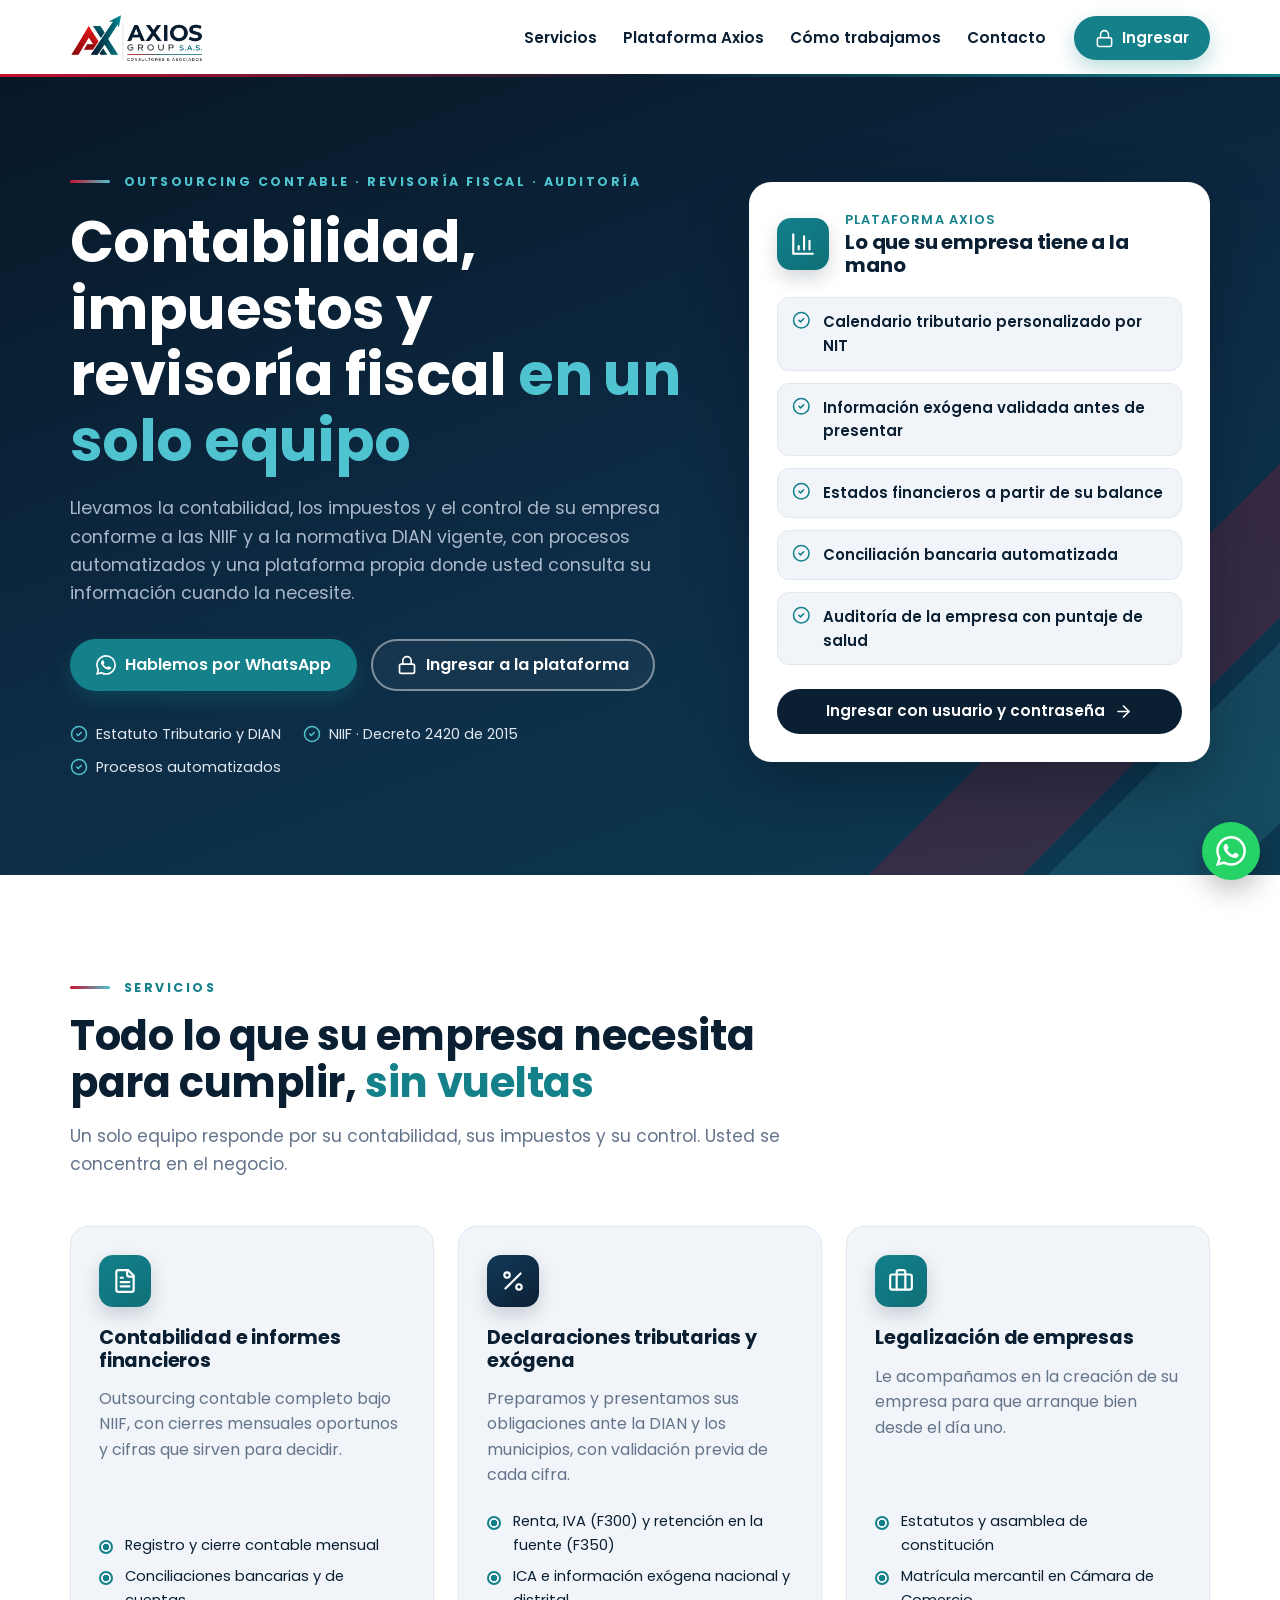
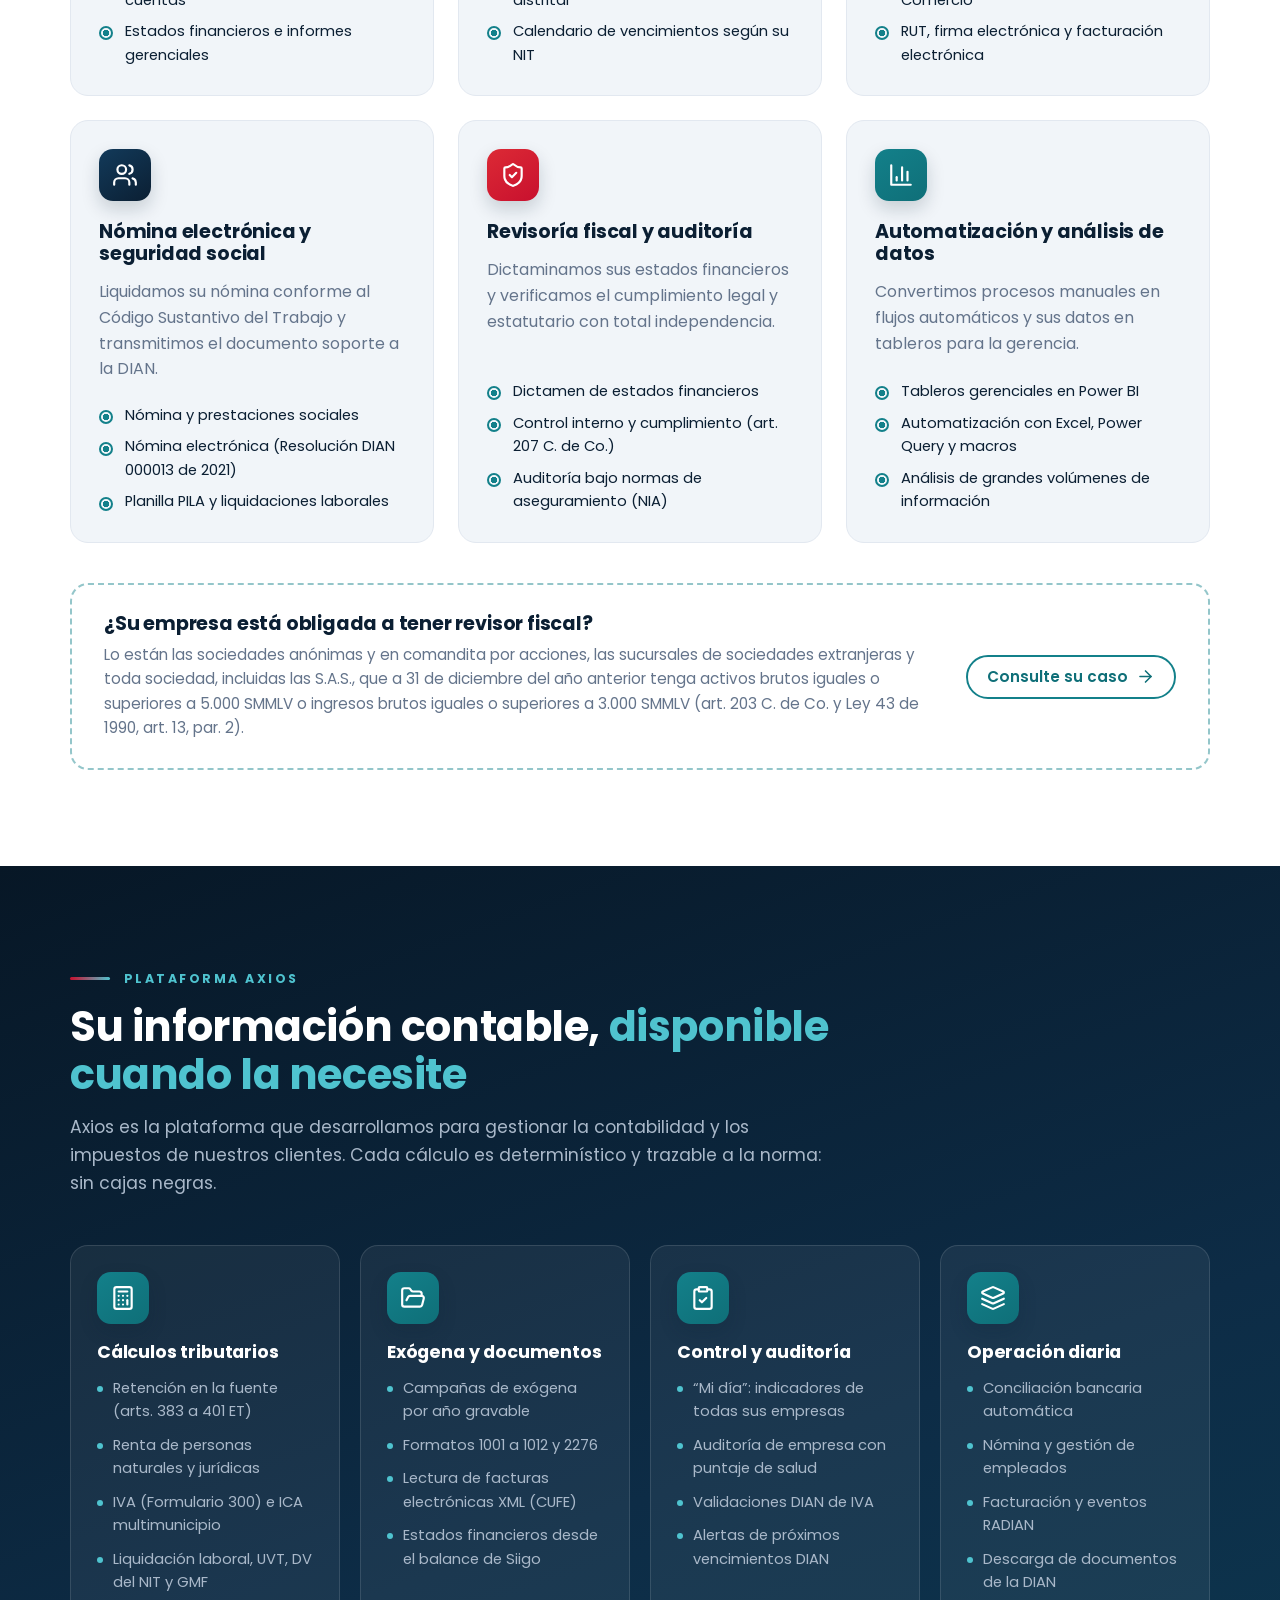
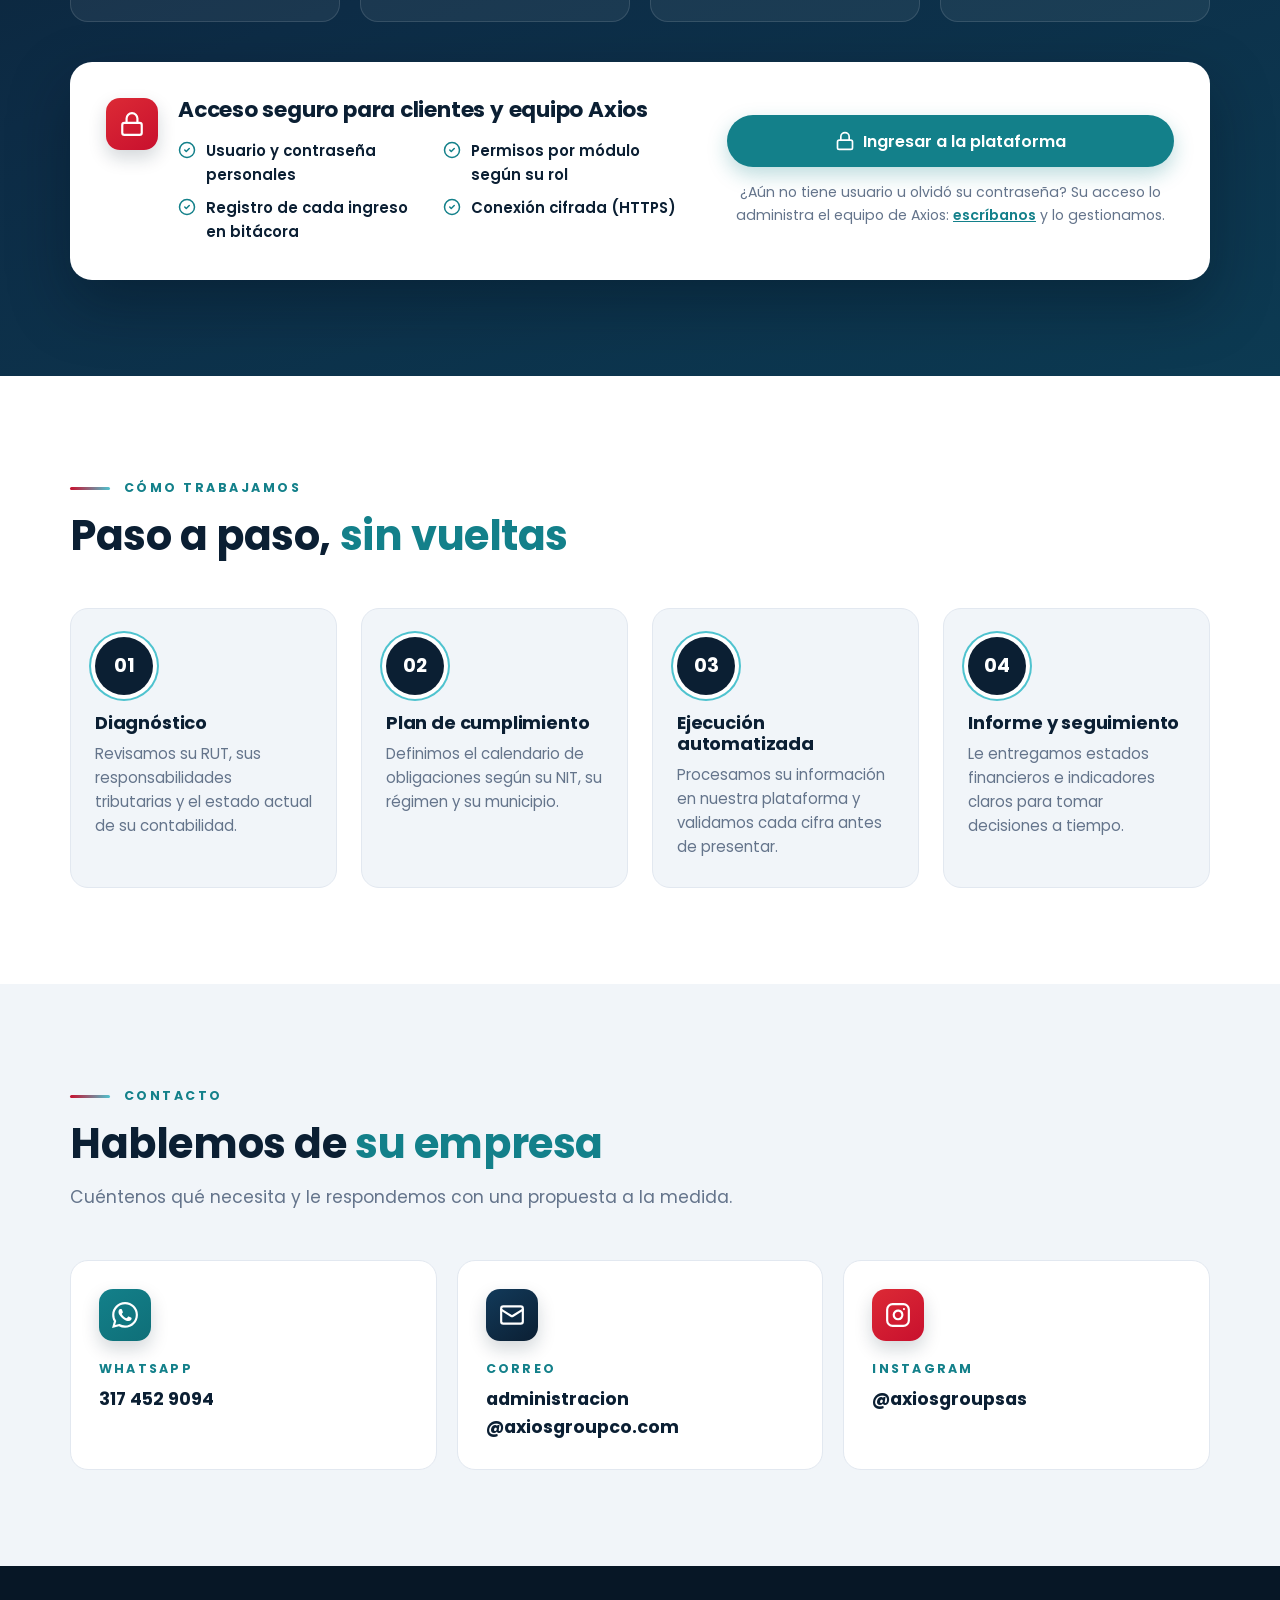
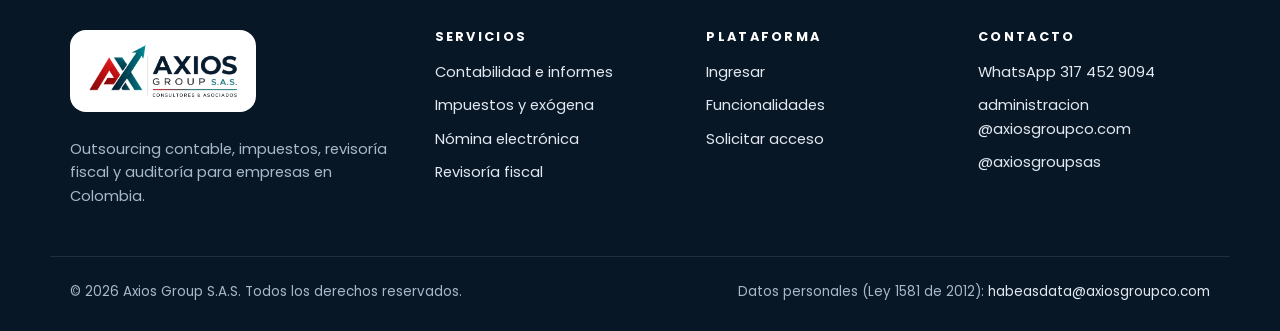
==== commit 462f2253: "Sitio web: ajusta funcionalidades de la plataforma a lo que hoy está disponible Se retira "Papeles d" ====
--- a/web/index.html
+++ b/web/index.html
@@ -262,7 +262,7 @@
             <span class="tile tile-teal"><svg class="icon" aria-hidden="true"><use href="#i-folder"/></svg></span>
             <h3>Exógena y documentos</h3>
             <ul>
-              <li>Centro de datos de exógena por año gravable</li>
+              <li>Campañas de exógena por año gravable</li>
               <li>Formatos 1001 a 1012 y 2276</li>
               <li>Lectura de facturas electrónicas XML (CUFE)</li>
               <li>Estados financieros desde el balance de Siigo</li>
@@ -274,7 +274,7 @@
             <ul>
               <li>“Mi día”: indicadores de todas sus empresas</li>
               <li>Auditoría de empresa con puntaje de salud</li>
-              <li>Papeles de trabajo interconectados</li>
+              <li>Validaciones DIAN de IVA</li>
               <li>Alertas de próximos vencimientos DIAN</li>
             </ul>
           </article>
